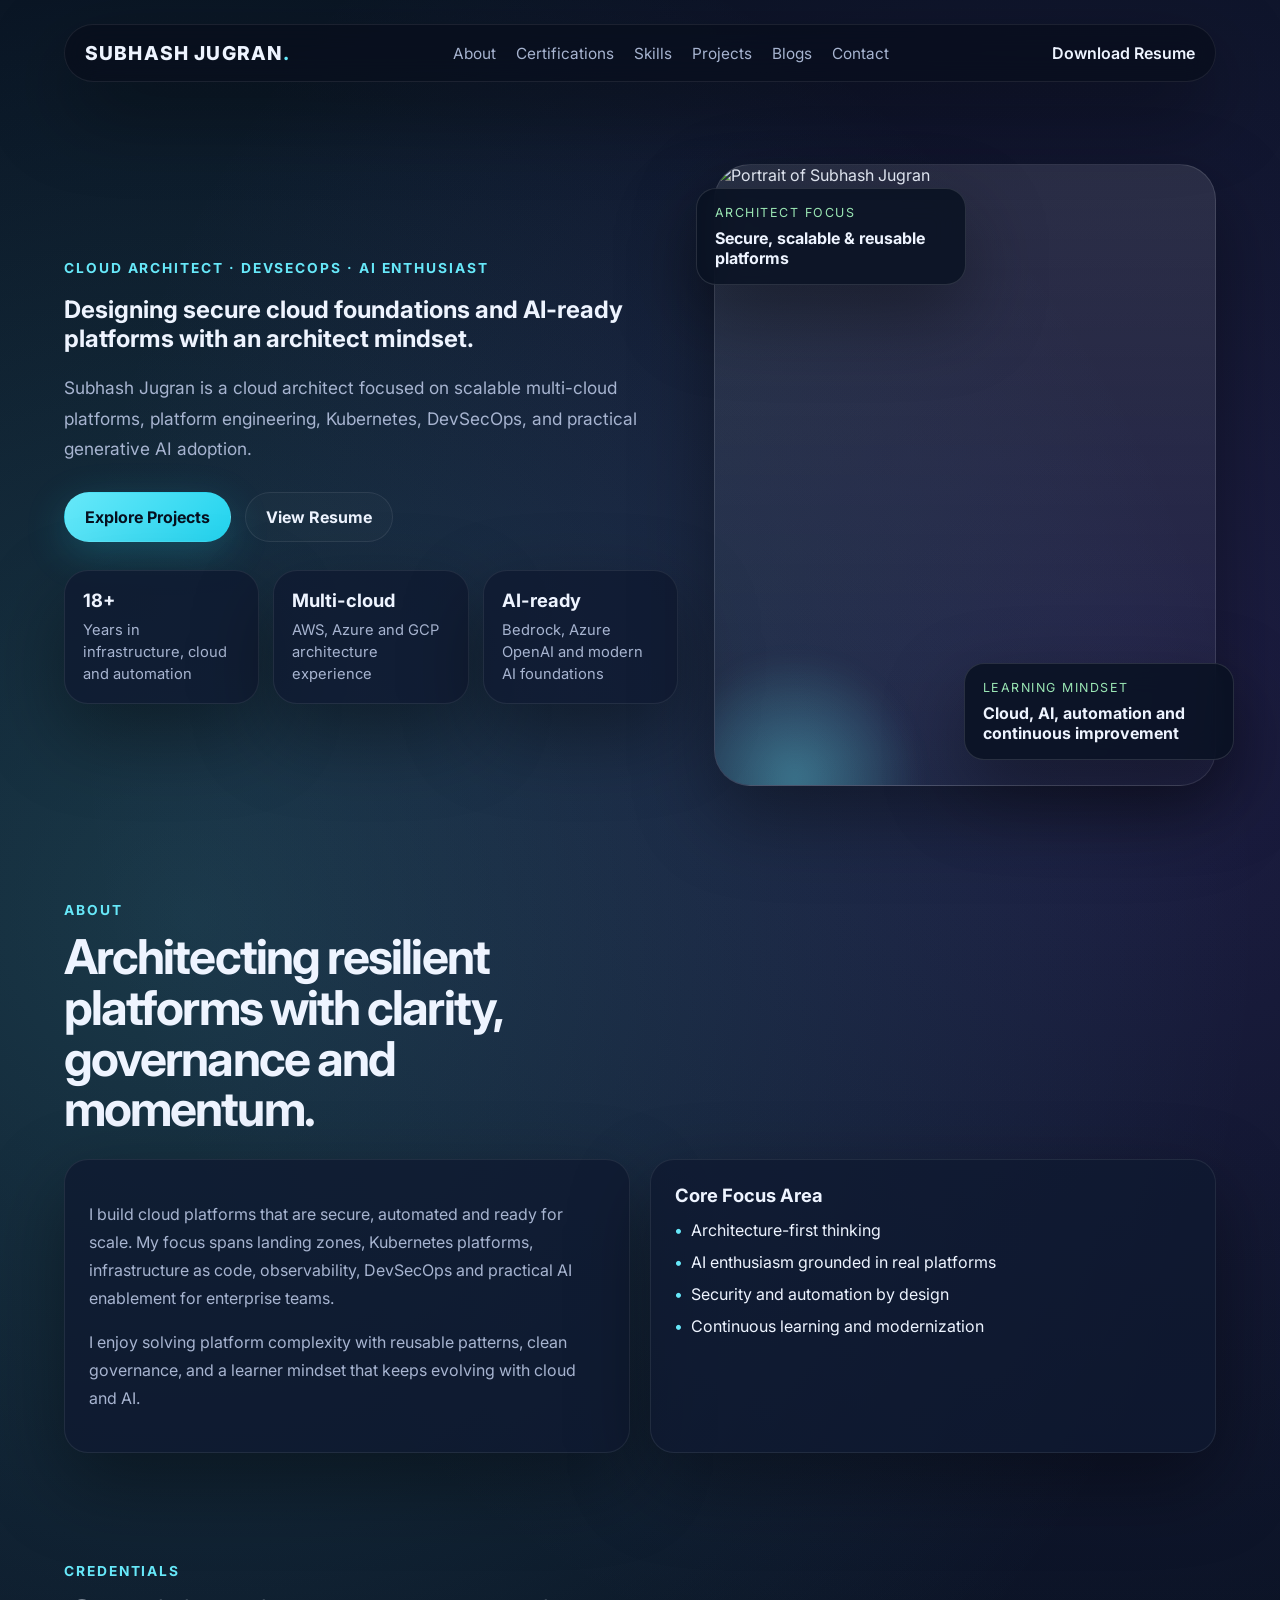
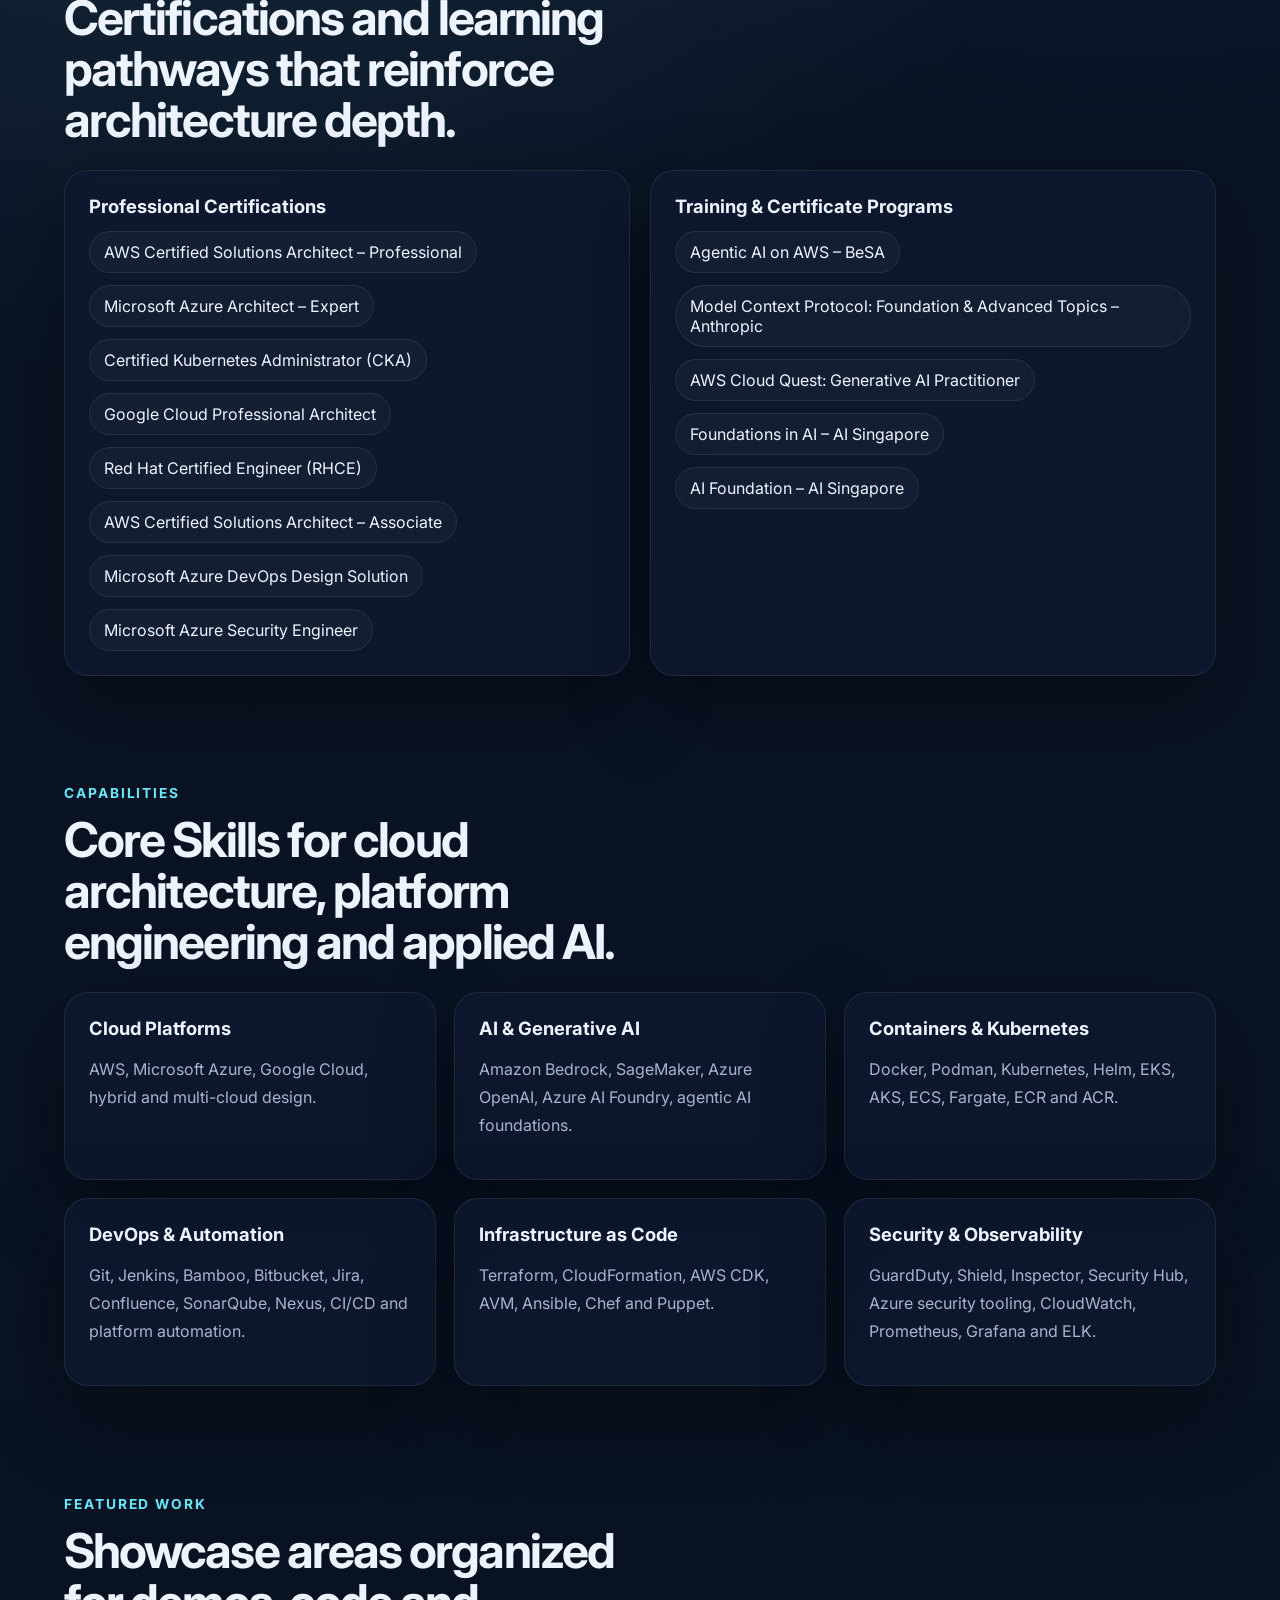
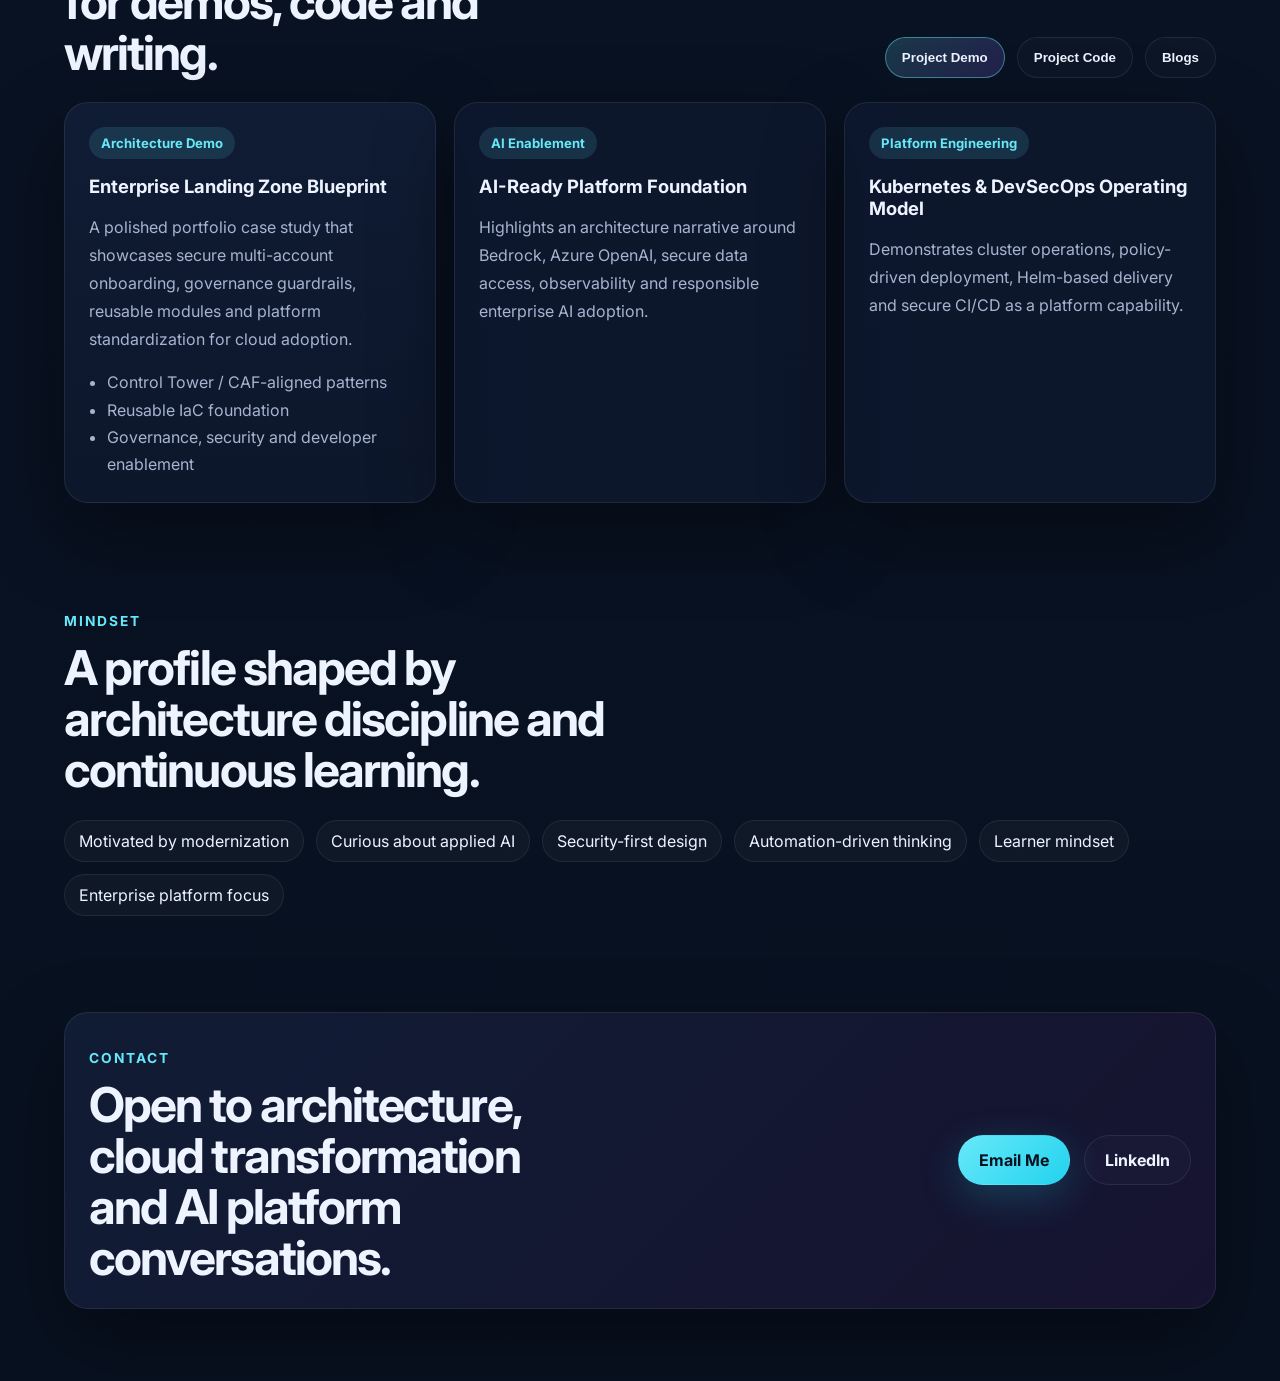
==== index.html @ e0fdaf5d "initial upload" ====
<!DOCTYPE html>
<html lang="en">
<head>
  <meta charset="UTF-8" />
  <meta name="viewport" content="width=device-width, initial-scale=1.0" />
  <title>Subhash Jugran | Cloud Architect & AI Enthusiast</title>
  <meta name="description" content="Portfolio of Subhash Jugran — Cloud Architect, DevSecOps leader, Kubernetes practitioner, and AI enthusiast focused on secure cloud platforms and intelligent automation." />
  <link rel="preconnect" href="https://fonts.googleapis.com">
  <link rel="preconnect" href="https://fonts.gstatic.com" crossorigin>
  <link href="https://fonts.googleapis.com/css2?family=Inter:wght@400;500;600;700;800&display=swap" rel="stylesheet">
  <link rel="stylesheet" href="styles.css" />
</head>
<body>
  <div class="site-shell">
    <header class="topbar" id="home">
      <a class="brand" href="#home">SUBHASH JUGRAN<span>.</span></a>
      <nav class="nav">
        <a href="#about">About</a>
        <a href="#certifications">Certifications</a>
        <a href="#capabilities">Skills</a>
        <a href="#projects">Projects</a>
        <a href="#insights">Blogs</a>
        <a href="#contact">Contact</a>
      </nav>
      <a class="resume-link desktop-only" href="Subhash_Jugran.pdf" target="_blank" rel="noreferrer">Download Resume</a>
      <button class="menu-toggle" aria-label="Open navigation" aria-expanded="false">☰</button>
    </header>

    <main>
      <section class="hero section">
        <div class="hero-copy">
          <p class="eyebrow">Cloud Architect · DevSecOps · AI Enthusiast</p>
          <h2>Designing secure cloud foundations and AI-ready platforms with an architect mindset.</h2>
          <p class="lead">Subhash Jugran is a cloud architect focused on scalable multi-cloud platforms, platform engineering, Kubernetes, DevSecOps, and practical generative AI adoption.</p>

          <div class="hero-actions">
            <a class="btn btn-primary" href="#projects">Explore Projects</a>
            <a class="btn btn-secondary" href="Subhash_Jugran_Resume.pdf" target="_blank" rel="noreferrer">View Resume</a>
          </div>

          <div class="hero-metrics">
            <article>
              <strong>18+</strong>
              <span>Years in infrastructure, cloud and automation</span>
            </article>
            <article>
              <strong>Multi-cloud</strong>
              <span>AWS, Azure and GCP architecture experience</span>
            </article>
            <article>
              <strong>AI-ready</strong>
              <span>Bedrock, Azure OpenAI and modern AI foundations</span>
            </article>
          </div>
        </div>

        <div class="hero-visual">
          <div class="portrait-card">
            <div class="portrait-glow"></div>
            <img src="subhash-jugran-profile.png" alt="Portrait of Subhash Jugran" class="portrait" />
          </div>
          <div class="floating-card floating-card-top">
            <span class="floating-label">Architect Focus</span>
            <strong>Secure, scalable & reusable platforms</strong>
          </div>
          <div class="floating-card floating-card-bottom">
            <span class="floating-label">Learning Mindset</span>
            <strong>Cloud, AI, automation and continuous improvement</strong>
          </div>
        </div>
      </section>

      <section class="section" id="about">
        <div class="section-heading">
          <p class="eyebrow">About</p>
          <h2>Architecting resilient platforms with clarity, governance and momentum.</h2>
        </div>
        <div class="about-grid">
          <div class="glass-card">
            <p>
              I build cloud platforms that are secure, automated and ready for scale. My focus spans landing zones, Kubernetes platforms, infrastructure as code, observability, DevSecOps and practical AI enablement for enterprise teams.
            </p>
            <p>
              I enjoy solving platform complexity with reusable patterns, clean governance, and a learner mindset that keeps evolving with cloud and AI.
            </p>
          </div>
          <div class="glass-card values-card">
            <h3>Core Focus Area</h3>
            <ul class="check-list">
              <li>Architecture-first thinking</li>
              <li>AI enthusiasm grounded in real platforms</li>
              <li>Security and automation by design</li>
              <li>Continuous learning and modernization</li>
            </ul>
          </div>
        </div>
      </section>

      <section class="section" id="certifications">
        <div class="section-heading">
          <p class="eyebrow">Credentials</p>
          <h2>Certifications and learning pathways that reinforce architecture depth.</h2>
        </div>
        <div class="cert-layout">
          <div class="glass-card">
            <h3>Professional Certifications</h3>
            <div class="chip-grid">
              <span class="chip">AWS Certified Solutions Architect – Professional</span>
              <span class="chip">Microsoft Azure Architect – Expert</span>
              <span class="chip">Certified Kubernetes Administrator (CKA)</span>
              <span class="chip">Google Cloud Professional Architect</span>
              <span class="chip">Red Hat Certified Engineer (RHCE)</span>
              <span class="chip">AWS Certified Solutions Architect – Associate</span>
              <span class="chip">Microsoft Azure DevOps Design Solution</span>
              <span class="chip">Microsoft Azure Security Engineer</span>
            </div>
          </div>
          <div class="glass-card">
            <h3>Training & Certificate Programs</h3>
            <div class="chip-grid">
              <span class="chip">Agentic AI on AWS – BeSA</span>
              <span class="chip">Model Context Protocol: Foundation & Advanced Topics – Anthropic</span>
              <span class="chip">AWS Cloud Quest: Generative AI Practitioner</span>
              <span class="chip">Foundations in AI – AI Singapore</span>
              <span class="chip">AI Foundation – AI Singapore</span>
            </div>
          </div>
        </div>
      </section>

      <section class="section" id="capabilities">
        <div class="section-heading">
          <p class="eyebrow">Capabilities</p>
          <h2>Core Skills for cloud architecture, platform engineering and applied AI.</h2>
        </div>
        <div class="capability-grid">
          <article class="capability-card">
            <h3>Cloud Platforms</h3>
            <p>AWS, Microsoft Azure, Google Cloud, hybrid and multi-cloud design.</p>
          </article>
          <article class="capability-card">
            <h3>AI & Generative AI</h3>
            <p>Amazon Bedrock, SageMaker, Azure OpenAI, Azure AI Foundry, agentic AI foundations.</p>
          </article>
          <article class="capability-card">
            <h3>Containers & Kubernetes</h3>
            <p>Docker, Podman, Kubernetes, Helm, EKS, AKS, ECS, Fargate, ECR and ACR.</p>
          </article>
          <article class="capability-card">
            <h3>DevOps & Automation</h3>
            <p>Git, Jenkins, Bamboo, Bitbucket, Jira, Confluence, SonarQube, Nexus, CI/CD and platform automation.</p>
          </article>
          <article class="capability-card">
            <h3>Infrastructure as Code</h3>
            <p>Terraform, CloudFormation, AWS CDK, AVM, Ansible, Chef and Puppet.</p>
          </article>
          <article class="capability-card">
            <h3>Security & Observability</h3>
            <p>GuardDuty, Shield, Inspector, Security Hub, Azure security tooling, CloudWatch, Prometheus, Grafana and ELK.</p>
          </article>
        </div>
      </section>

      <section class="section" id="projects">
        <div class="section-heading with-tabs">
          <div>
            <p class="eyebrow">Featured Work</p>
            <h2>Showcase areas organized for demos, code and writing.</h2>
          </div>
          <div class="tabs" role="tablist" aria-label="Portfolio tabs">
            <button class="tab-button active" role="tab" aria-selected="true" aria-controls="panel-demo" id="tab-demo" data-tab="demo">Project Demo</button>
            <button class="tab-button" role="tab" aria-selected="false" aria-controls="panel-code" id="tab-code" data-tab="code">Project Code</button>
            <button class="tab-button" role="tab" aria-selected="false" aria-controls="panel-blogs" id="tab-blogs" data-tab="blogs">Blogs</button>
          </div>
        </div>

        <div class="tab-panel active" id="panel-demo" role="tabpanel" aria-labelledby="tab-demo">
          <div class="project-grid">
            <article class="project-card featured">
              <span class="project-tag">Architecture Demo</span>
              <h3>Enterprise Landing Zone Blueprint</h3>
              <p>A polished portfolio case study that showcases secure multi-account onboarding, governance guardrails, reusable modules and platform standardization for cloud adoption.</p>
              <ul>
                <li>Control Tower / CAF-aligned patterns</li>
                <li>Reusable IaC foundation</li>
                <li>Governance, security and developer enablement</li>
              </ul>
            </article>
            <article class="project-card">
              <span class="project-tag">AI Enablement</span>
              <h3>AI-Ready Platform Foundation</h3>
              <p>Highlights an architecture narrative around Bedrock, Azure OpenAI, secure data access, observability and responsible enterprise AI adoption.</p>
            </article>
            <article class="project-card">
              <span class="project-tag">Platform Engineering</span>
              <h3>Kubernetes & DevSecOps Operating Model</h3>
              <p>Demonstrates cluster operations, policy-driven deployment, Helm-based delivery and secure CI/CD as a platform capability.</p>
            </article>
          </div>
        </div>

        <div class="tab-panel" id="panel-code" role="tabpanel" aria-labelledby="tab-code">
          <div class="project-grid">
            <article class="project-card">
              <span class="project-tag">IaC</span>
              <h3>Terraform Module Showcase</h3>
              <p>Use this block to link Terraform modules, reusable cloud patterns or architecture repositories once you publish them.</p>
              <a class="inline-link" href="#">Add GitHub repository link</a>
            </article>
            <article class="project-card">
              <span class="project-tag">Automation</span>
              <h3>Cloud Automation Scripts</h3>
              <p>Ideal for Python, shell or CDK-based automation work that demonstrates platform engineering depth.</p>
              <a class="inline-link" href="#">Add code sample link</a>
            </article>
            <article class="project-card">
              <span class="project-tag">Kubernetes</span>
              <h3>Cluster Operations Toolkit</h3>
              <p>Reserve this for Helm charts, cluster bootstrap utilities, policy templates or deployment blueprints.</p>
              <a class="inline-link" href="#">Add repository link</a>
            </article>
          </div>
        </div>

        <div class="tab-panel" id="panel-blogs" role="tabpanel" aria-labelledby="tab-blogs">
          <div class="project-grid">
            <article class="project-card">
              <span class="project-tag">Blog Idea</span>
              <h3>Building AI-ready cloud foundations</h3>
              <p>A blog topic focused on governance, vector-ready data access, observability and enterprise readiness for GenAI.</p>
            </article>
            <article class="project-card">
               <a href="https://medium.com/@subhashjugran/how-to-host-a-private-https-static-website-on-aws-with-s3-alb-and-s3-vpc-endpoint-92fd46e4027f" 
                  target="_blank" 
                  rel="noopener noreferrer">
     
                  <span class="project-tag">Blog Idea</span>
                  <h3>Hosting a Private HTTPS (Secure) Static Website on AWS with S3</h3>
                  <p>Learn how practical solution for serving internal static sites over HTTPS without exposing your S3 bucket to the public internet.</p>
                  <p>Click to read the full article</p>
              </a>
            </article>
            <article class="project-card">
              <span class="project-tag">Blog Idea</span>
              <h3>Platform engineering for secure delivery</h3>
              <p>A post about reusable modules, guardrails, CI/CD quality gates and reducing delivery friction at scale.</p>
            </article>
            <article class="project-card">
              <span class="project-tag">Blog Idea</span>
              <h3>Kubernetes operations with an architect lens</h3>
              <p>A practical write-up around cluster standards, networking, observability and lifecycle management.</p>
            </article>
          </div>
        </div>
      </section>

      <section class="section" id="insights">
        <div class="section-heading">
          <p class="eyebrow">Mindset</p>
          <h2>A profile shaped by architecture discipline and continuous learning.</h2>
        </div>
        <div class="insight-strip">
          <div class="insight-pill">Motivated by modernization</div>
          <div class="insight-pill">Curious about applied AI</div>
          <div class="insight-pill">Security-first design</div>
          <div class="insight-pill">Automation-driven thinking</div>
          <div class="insight-pill">Learner mindset</div>
          <div class="insight-pill">Enterprise platform focus</div>
        </div>
      </section>

      <section class="section contact-section" id="contact">
        <div class="contact-card">
          <div>
            <p class="eyebrow">Contact</p>
            <h2>Open to architecture, cloud transformation and AI platform conversations.</h2>
          </div>
          <div class="contact-actions">
            <a class="btn btn-primary" href="mailto:subhashjugran@gmail.com">Email Me</a>
            <a class="btn btn-secondary" href="https://www.linkedin.com/in/subhashjugran/" target="_blank" rel="noreferrer">LinkedIn</a>
          </div>
        </div>
      </section>
    </main>
  </div>
  <script src="script.js"></script>
</body>
</html>
---- styles.css ----
:root {
  --bg: #081120;
  --bg-soft: #0d1830;
  --card: rgba(15, 25, 48, 0.78);
  --card-strong: #111d36;
  --text: #eef4ff;
  --muted: #a7b4d0;
  --line: rgba(255,255,255,0.08);
  --primary: #67e8f9;
  --primary-strong: #22d3ee;
  --secondary: #8b5cf6;
  --accent: #9ae6b4;
  --shadow: 0 30px 80px rgba(0,0,0,0.38);
  --radius: 24px;
  --max: 1200px;
}

* { box-sizing: border-box; }
html { scroll-behavior: smooth; }
body {
  margin: 0;
  font-family: 'Inter', system-ui, -apple-system, BlinkMacSystemFont, 'Segoe UI', sans-serif;
  background:
    radial-gradient(circle at 15% 20%, rgba(103, 232, 249, 0.18), transparent 28%),
    radial-gradient(circle at 88% 15%, rgba(139, 92, 246, 0.16), transparent 26%),
    linear-gradient(180deg, #081120 0%, #0a1324 45%, #081120 100%);
  color: var(--text);
}

a { color: inherit; text-decoration: none; }
img { max-width: 100%; display: block; }

.site-shell {
  width: min(100%, var(--max));
  margin: 0 auto;
  padding: 24px;
}

.topbar {
  position: sticky;
  top: 16px;
  z-index: 50;
  display: flex;
  align-items: center;
  gap: 18px;
  justify-content: space-between;
  padding: 16px 20px;
  margin-bottom: 28px;
  border: 1px solid var(--line);
  background: rgba(7, 13, 27, 0.72);
  backdrop-filter: blur(16px);
  border-radius: 999px;
  box-shadow: var(--shadow);
}

.brand {
  font-weight: 800;
  font-size: 1.2rem;
  letter-spacing: 0.06em;
}
.brand span { color: var(--primary); }

.nav {
  display: flex;
  gap: 20px;
  align-items: center;
  color: var(--muted);
  font-size: 0.96rem;
}
.nav a:hover,
.resume-link:hover,
.inline-link:hover { color: var(--primary); }

.resume-link {
  color: var(--text);
  font-weight: 600;
}

.menu-toggle {
  display: none;
  background: transparent;
  color: var(--text);
  border: 0;
  font-size: 1.35rem;
  cursor: pointer;
}

.section {
  padding: 48px 0;
}

.hero {
  display: grid;
  grid-template-columns: 1.1fr 0.9fr;
  gap: 36px;
  align-items: center;
  min-height: calc(100vh - 170px);
}

.eyebrow {
  color: var(--primary);
  font-size: 0.86rem;
  font-weight: 700;
  letter-spacing: 0.14em;
  text-transform: uppercase;
  margin-bottom: 14px;
}

.hero h1,
.section-heading h2,
.contact-card h2 {
  margin: 0;
  line-height: 1.06;
  letter-spacing: -0.04em;
}

.hero h1 {
  font-size: clamp(2.8rem, 5.8vw, 5.4rem);
  max-width: 12ch;
}

.lead,
.about-grid p,
.capability-card p,
.project-card p,
.contact-copy {
  color: var(--muted);
  line-height: 1.75;
  font-size: 1rem;
}

.lead {
  max-width: 64ch;
  margin: 18px 0 28px;
  font-size: 1.08rem;
}

.hero-actions,
.contact-actions {
  display: flex;
  gap: 14px;
  flex-wrap: wrap;
}

.btn {
  display: inline-flex;
  align-items: center;
  justify-content: center;
  padding: 14px 20px;
  border-radius: 999px;
  font-weight: 700;
  transition: transform .2s ease, border-color .2s ease, background .2s ease;
  border: 1px solid transparent;
}

.btn:hover,
.tab-button:hover,
.project-card:hover,
.capability-card:hover,
.chip:hover,
.insight-pill:hover {
  transform: translateY(-3px);
}

.btn-primary {
  background: linear-gradient(135deg, var(--primary), var(--primary-strong));
  color: #061120;
  box-shadow: 0 12px 40px rgba(34, 211, 238, 0.22);
}

.btn-secondary {
  border-color: var(--line);
  background: rgba(255,255,255,0.02);
}

.hero-metrics {
  display: grid;
  grid-template-columns: repeat(3, minmax(0, 1fr));
  gap: 14px;
  margin-top: 28px;
}

.hero-metrics article,
.glass-card,
.capability-card,
.project-card,
.contact-card {
  border: 1px solid var(--line);
  background: var(--card);
  border-radius: var(--radius);
  box-shadow: var(--shadow);
}

.hero-metrics article {
  padding: 18px;
}

.hero-metrics strong {
  display: block;
  font-size: 1.15rem;
  margin-bottom: 8px;
}

.hero-metrics span {
  color: var(--muted);
  line-height: 1.5;
  font-size: 0.92rem;
}

.hero-visual {
  position: relative;
  min-height: 620px;
}

.portrait-card {
  position: relative;
  border-radius: 36px;
  overflow: hidden;
  border: 1px solid rgba(255,255,255,0.12);
  background: linear-gradient(180deg, rgba(255,255,255,0.1), rgba(255,255,255,0.02));
  box-shadow: var(--shadow);
}

.portrait {
  width: 100%;
  height: 620px;
  object-fit: cover;
  object-position: center top;
}

.portrait-glow {
  position: absolute;
  inset: auto auto -20% -10%;
  width: 260px;
  height: 260px;
  background: radial-gradient(circle, rgba(103,232,249,0.38), transparent 68%);
  filter: blur(10px);
  z-index: 1;
}

.floating-card {
  position: absolute;
  max-width: 270px;
  padding: 16px 18px;
  border-radius: 20px;
  border: 1px solid rgba(255,255,255,0.12);
  background: rgba(8, 17, 32, 0.82);
  backdrop-filter: blur(14px);
  box-shadow: var(--shadow);
}

.floating-card-top { top: 24px; left: -18px; }
.floating-card-bottom { right: -18px; bottom: 26px; }

.floating-label {
  display: block;
  color: var(--accent);
  font-size: 0.78rem;
  letter-spacing: 0.12em;
  text-transform: uppercase;
  margin-bottom: 8px;
}

.section-heading {
  margin-bottom: 24px;
}

.section-heading h2,
.contact-card h2 {
  font-size: clamp(2rem, 4vw, 3rem);
  max-width: 18ch;
}

.about-grid,
.cert-layout {
  display: grid;
  grid-template-columns: repeat(2, minmax(0, 1fr));
  gap: 20px;
}

.glass-card,
.capability-card,
.project-card,
.contact-card {
  padding: 24px;
}

.values-card h3,
.glass-card h3,
.capability-card h3,
.project-card h3 {
  margin-top: 0;
  margin-bottom: 14px;
  font-size: 1.15rem;
}

.check-list {
  list-style: none;
  padding: 0;
  margin: 0;
  display: grid;
  gap: 12px;
}
.check-list li::before {
  content: '•';
  color: var(--primary);
  font-weight: 800;
  display: inline-block;
  width: 1em;
}

.chip-grid {
  display: flex;
  flex-wrap: wrap;
  gap: 12px;
}

.chip,
.insight-pill {
  display: inline-flex;
  align-items: center;
  min-height: 42px;
  padding: 10px 14px;
  border-radius: 999px;
  border: 1px solid var(--line);
  background: rgba(255,255,255,0.03);
  color: var(--text);
  transition: transform .2s ease, border-color .2s ease;
}

.capability-grid,
.project-grid {
  display: grid;
  grid-template-columns: repeat(3, minmax(0, 1fr));
  gap: 18px;
}

.capability-card,
.project-card {
  transition: transform .2s ease, border-color .2s ease, background .2s ease;
}

.capability-card:hover,
.project-card:hover,
.chip:hover,
.insight-pill:hover,
.tab-button:hover {
  border-color: rgba(103, 232, 249, 0.5);
}

.with-tabs {
  display: flex;
  align-items: end;
  justify-content: space-between;
  gap: 18px;
}

.tabs {
  display: flex;
  gap: 12px;
  flex-wrap: wrap;
}

.tab-button {
  border: 1px solid var(--line);
  background: rgba(255,255,255,0.02);
  color: var(--text);
  padding: 12px 16px;
  border-radius: 999px;
  font-weight: 700;
  cursor: pointer;
  transition: transform .2s ease, border-color .2s ease, background .2s ease;
}

.tab-button.active {
  background: linear-gradient(135deg, rgba(103,232,249,0.18), rgba(139,92,246,0.2));
  border-color: rgba(103,232,249,0.45);
}

.tab-panel { display: none; }
.tab-panel.active { display: block; }

.project-tag {
  display: inline-flex;
  padding: 8px 12px;
  border-radius: 999px;
  background: rgba(103,232,249,0.12);
  color: var(--primary);
  font-size: 0.82rem;
  font-weight: 700;
  margin-bottom: 16px;
}

.project-card ul {
  margin: 14px 0 0;
  padding-left: 18px;
  color: var(--muted);
  line-height: 1.7;
}

.project-card.featured {
  background: linear-gradient(180deg, rgba(17,29,54,0.94), rgba(14,24,45,0.88));
}

.inline-link {
  color: var(--primary);
  font-weight: 700;
}

.insight-strip {
  display: flex;
  flex-wrap: wrap;
  gap: 12px;
}

.contact-card {
  display: flex;
  justify-content: space-between;
  gap: 24px;
  align-items: center;
  background: linear-gradient(135deg, rgba(17, 29, 54, 0.95), rgba(25, 20, 50, 0.9));
}

.contact-card h2 { max-width: 16ch; }

.desktop-only { display: inline-flex; }

@media (max-width: 1080px) {
  .hero,
  .about-grid,
  .cert-layout,
  .capability-grid,
  .project-grid,
  .contact-card {
    grid-template-columns: 1fr;
  }

  .hero {
    min-height: auto;
  }

  .hero-visual {
    min-height: auto;
  }

  .portrait {
    height: auto;
    aspect-ratio: 4 / 5;
  }

  .floating-card-top,
  .floating-card-bottom {
    position: static;
    margin-top: 14px;
    max-width: 100%;
  }

  .hero-metrics {
    grid-template-columns: 1fr;
  }

  .with-tabs,
  .contact-card {
    display: grid;
  }
}

@media (max-width: 860px) {
  .nav,
  .desktop-only {
    display: none;
  }

  .menu-toggle {
    display: inline-flex;
  }

  .topbar {
    border-radius: 26px;
    padding: 14px 16px;
  }

  .topbar.open {
    flex-wrap: wrap;
    align-items: flex-start;
  }

  .topbar.open .nav {
    display: grid;
    width: 100%;
    gap: 14px;
    padding-top: 10px;
  }
}

@media (max-width: 640px) {
  .site-shell { padding: 16px; }
  .section { padding: 34px 0; }
  .glass-card,
  .capability-card,
  .project-card,
  .contact-card { padding: 20px; }
  .hero h1 { max-width: 100%; }
  .hero-actions,
  .contact-actions,
  .tabs { width: 100%; }
  .btn,
  .tab-button { width: 100%; }
}
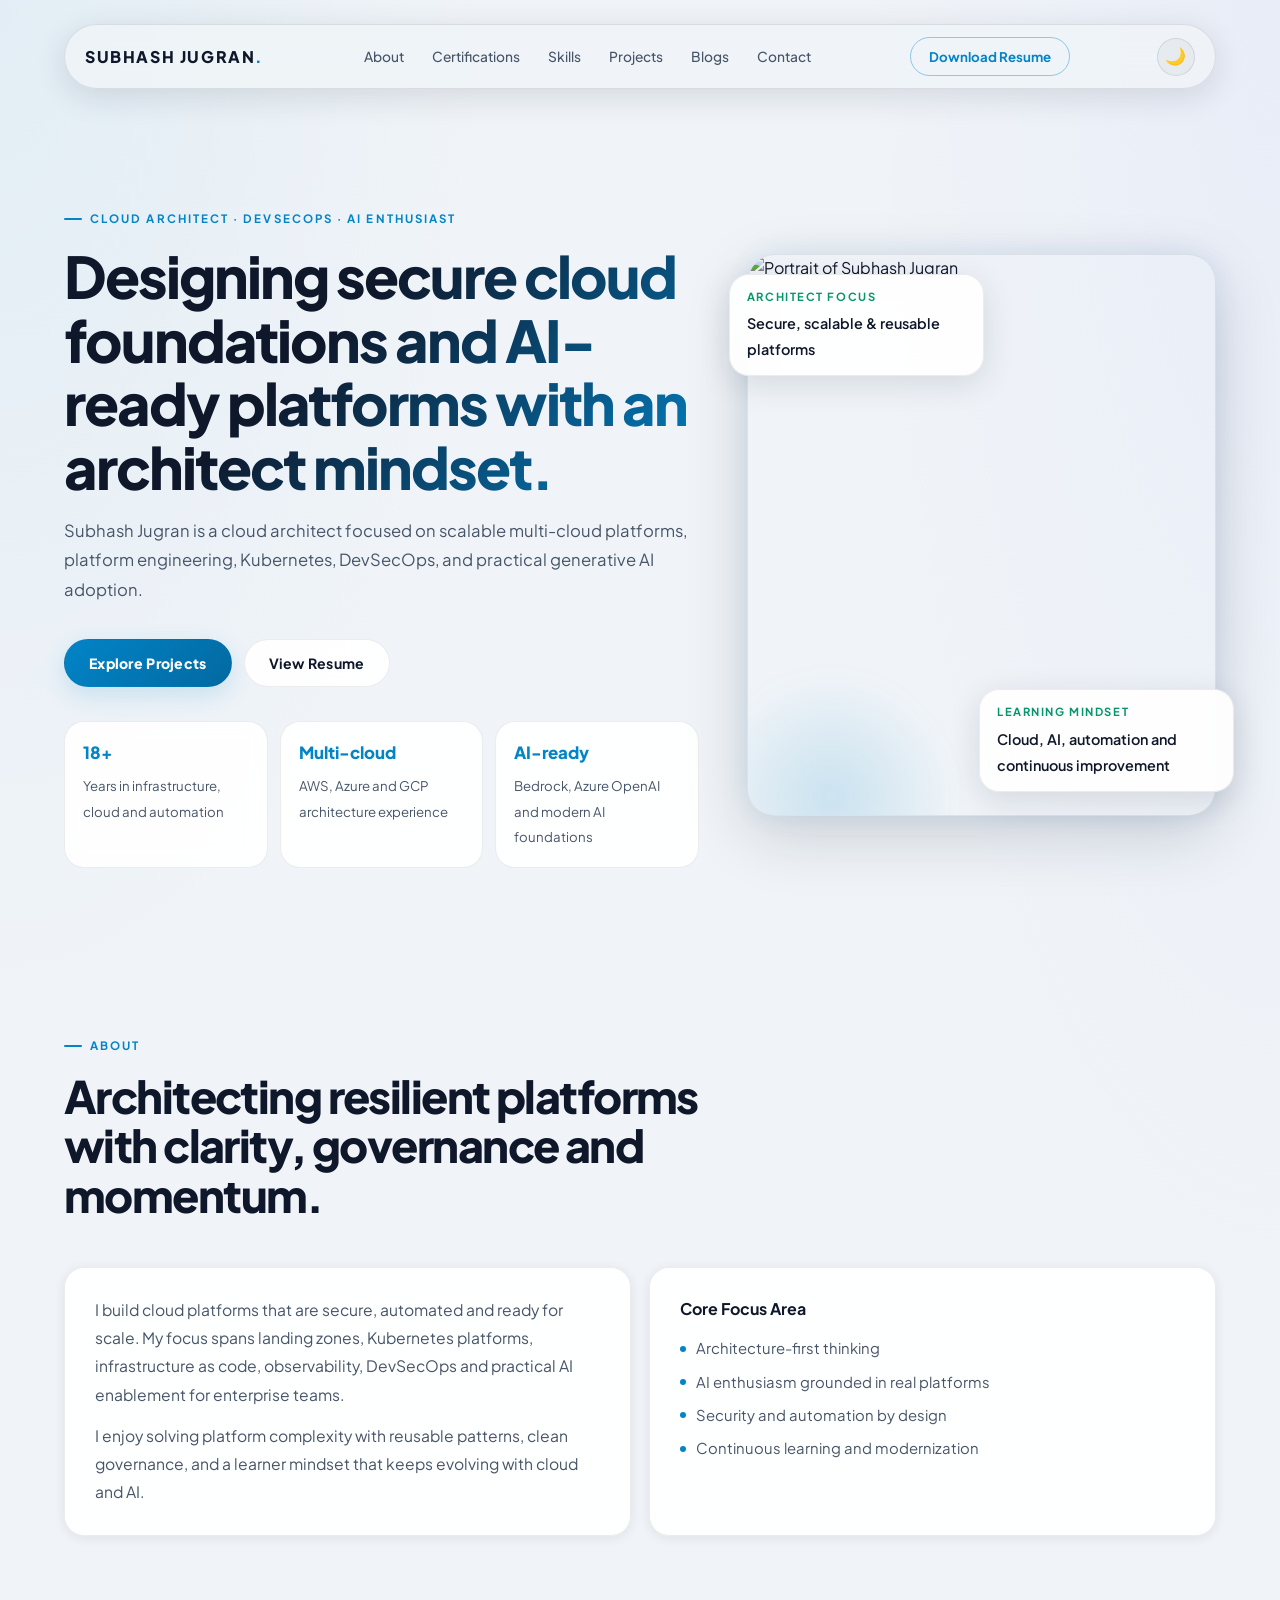
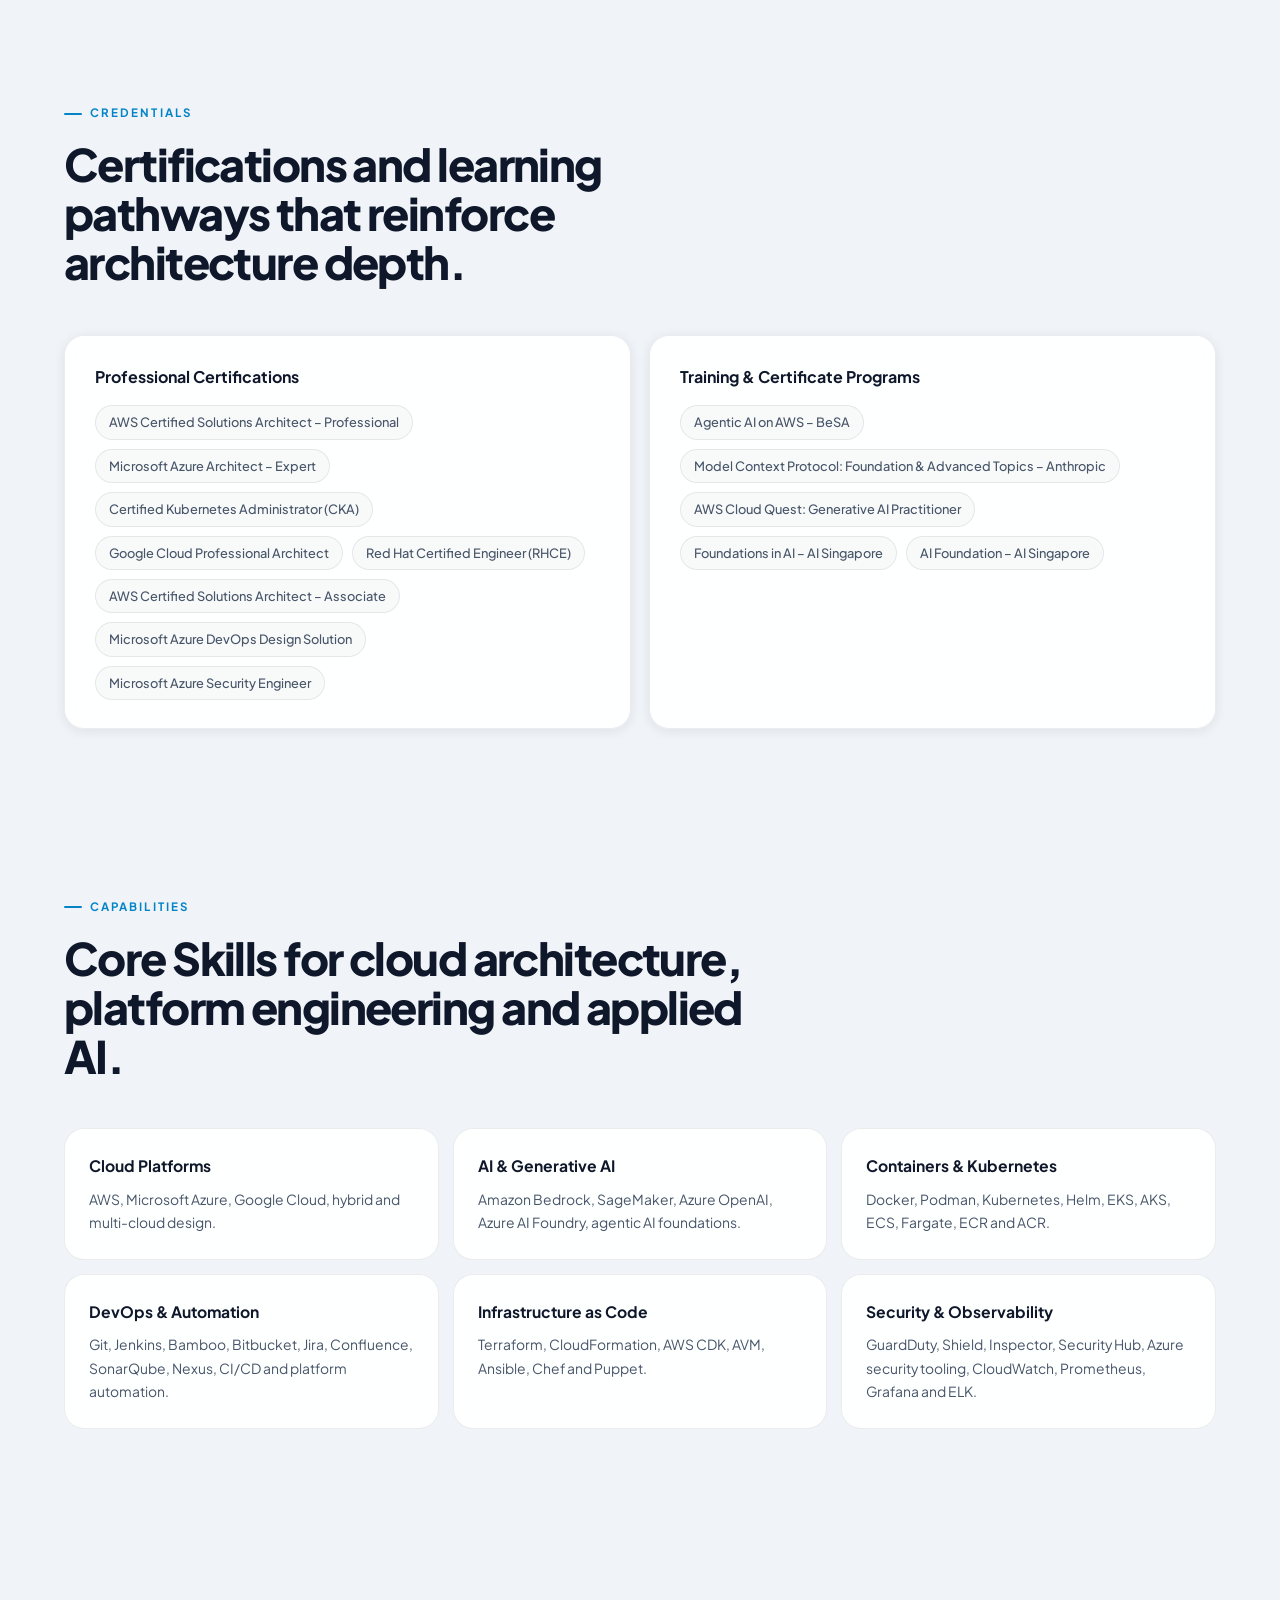
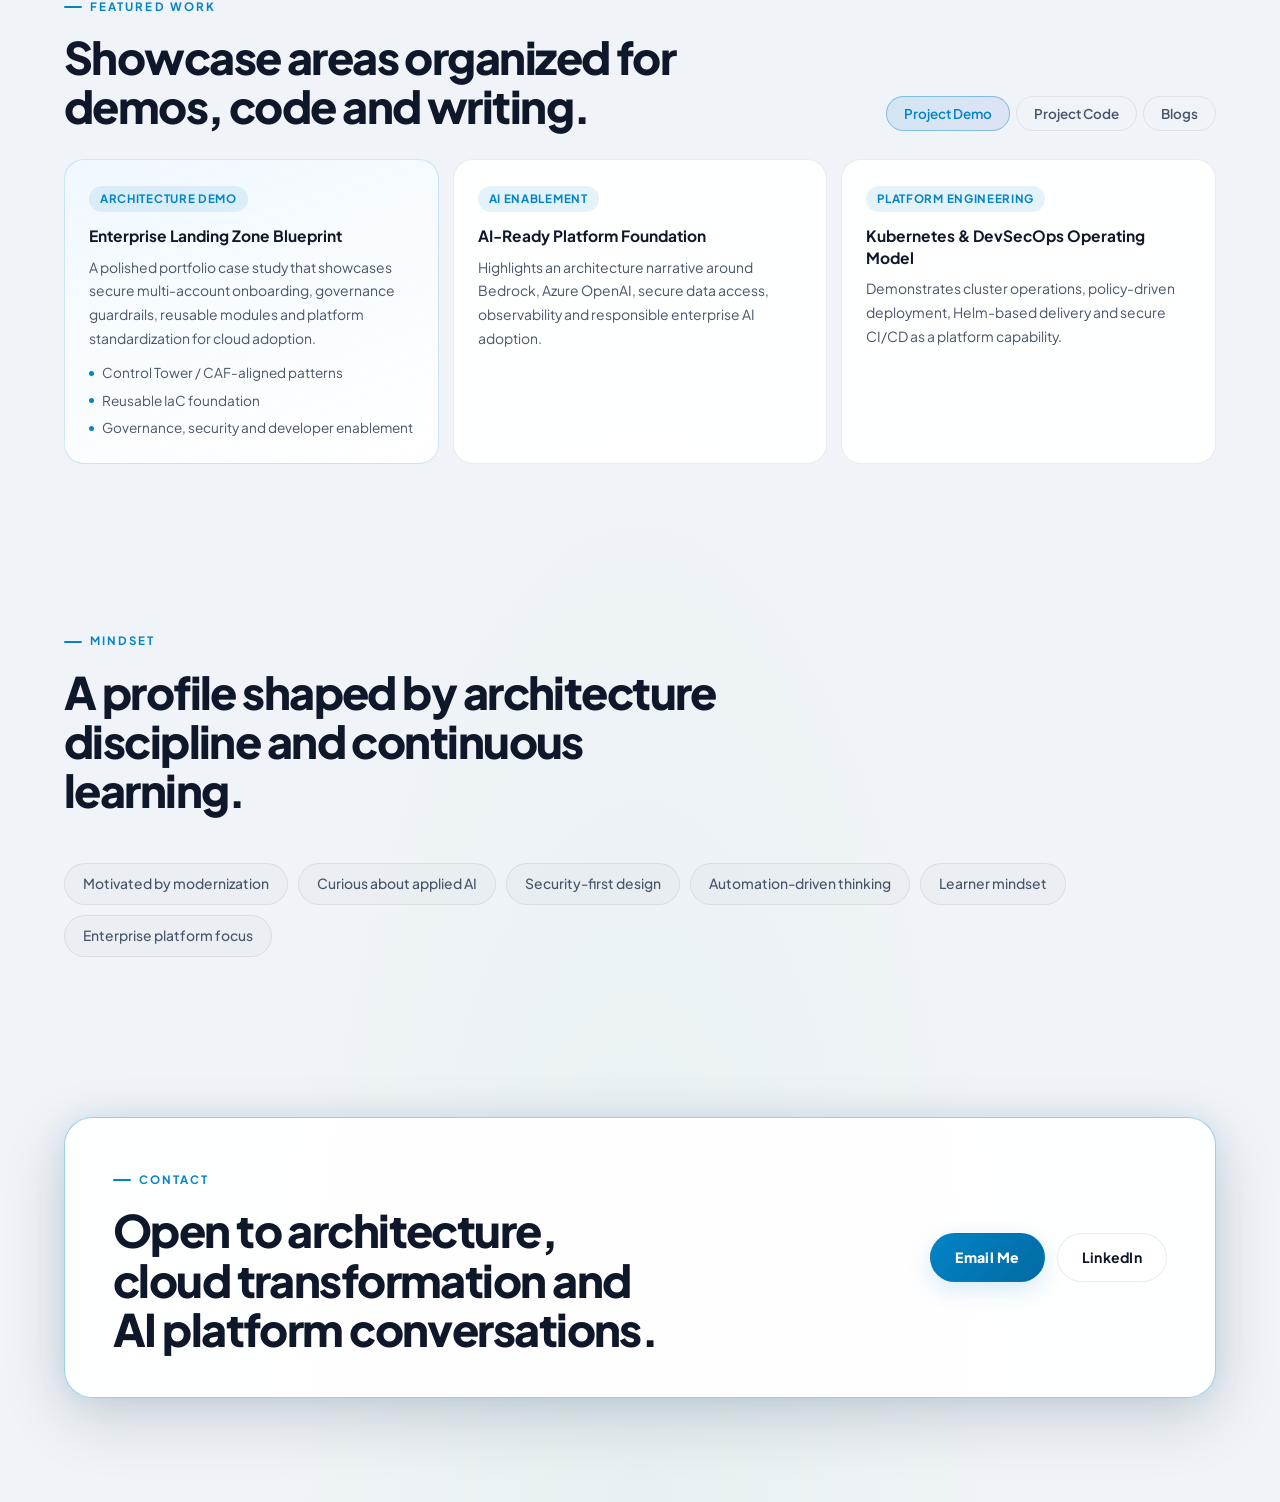
==== commit 9d7f4046: "update with new updates" ====
--- a/index.html
+++ b/index.html
@@ -7,7 +7,7 @@
   <meta name="description" content="Portfolio of Subhash Jugran — Cloud Architect, DevSecOps leader, Kubernetes practitioner, and AI enthusiast focused on secure cloud platforms and intelligent automation." />
   <link rel="preconnect" href="https://fonts.googleapis.com">
   <link rel="preconnect" href="https://fonts.gstatic.com" crossorigin>
-  <link href="https://fonts.googleapis.com/css2?family=Inter:wght@400;500;600;700;800&display=swap" rel="stylesheet">
+  <link href="https://fonts.googleapis.com/css2?family=Plus+Jakarta+Sans:wght@300;400;500;600;700;800&display=swap" rel="stylesheet">
   <link rel="stylesheet" href="styles.css" />
 </head>
 <body>
@@ -18,11 +18,14 @@
         <a href="#about">About</a>
         <a href="#certifications">Certifications</a>
         <a href="#capabilities">Skills</a>
-        <a href="#projects">Projects</a>
-        <a href="#insights">Blogs</a>
+        <a href="#projects" id="nav-projects">Projects</a>
+        <a href="#projects" data-activate-tab="blogs" id="nav-blogs">Blogs</a>
         <a href="#contact">Contact</a>
       </nav>
       <a class="resume-link desktop-only" href="Subhash_Jugran.pdf" target="_blank" rel="noreferrer">Download Resume</a>
+      <button class="theme-toggle" id="theme-toggle" aria-label="Toggle theme" title="Switch theme">
+        <span class="theme-icon">🌙</span>
+      </button>
       <button class="menu-toggle" aria-label="Open navigation" aria-expanded="false">☰</button>
     </header>
 
@@ -34,8 +37,8 @@
           <p class="lead">Subhash Jugran is a cloud architect focused on scalable multi-cloud platforms, platform engineering, Kubernetes, DevSecOps, and practical generative AI adoption.</p>
 
           <div class="hero-actions">
-            <a class="btn btn-primary" href="#projects">Explore Projects</a>
-            <a class="btn btn-secondary" href="Subhash_Jugran_Resume.pdf" target="_blank" rel="noreferrer">View Resume</a>
+            <a class="btn btn-primary" href="#projects" id="btn-explore">Explore Projects</a>
+            <a class="btn btn-secondary" href="Subhash_Jugran.pdf" target="_blank" rel="noreferrer">View Resume</a>
           </div>
 
           <div class="hero-metrics">
@@ -223,33 +226,217 @@
         </div>
 
         <div class="tab-panel" id="panel-blogs" role="tabpanel" aria-labelledby="tab-blogs">
-          <div class="project-grid">
-            <article class="project-card">
-              <span class="project-tag">Blog Idea</span>
-              <h3>Building AI-ready cloud foundations</h3>
-              <p>A blog topic focused on governance, vector-ready data access, observability and enterprise readiness for GenAI.</p>
-            </article>
-            <article class="project-card">
-               <a href="https://medium.com/@subhashjugran/how-to-host-a-private-https-static-website-on-aws-with-s3-alb-and-s3-vpc-endpoint-92fd46e4027f" 
-                  target="_blank" 
-                  rel="noopener noreferrer">
-     
-                  <span class="project-tag">Blog Idea</span>
-                  <h3>Hosting a Private HTTPS (Secure) Static Website on AWS with S3</h3>
-                  <p>Learn how practical solution for serving internal static sites over HTTPS without exposing your S3 bucket to the public internet.</p>
-                  <p>Click to read the full article</p>
-              </a>
-            </article>
-            <article class="project-card">
-              <span class="project-tag">Blog Idea</span>
-              <h3>Platform engineering for secure delivery</h3>
-              <p>A post about reusable modules, guardrails, CI/CD quality gates and reducing delivery friction at scale.</p>
-            </article>
-            <article class="project-card">
-              <span class="project-tag">Blog Idea</span>
-              <h3>Kubernetes operations with an architect lens</h3>
-              <p>A practical write-up around cluster standards, networking, observability and lifecycle management.</p>
-            </article>
+
+          <div class="blog-controls">
+            <div class="blog-filter-bar" role="group" aria-label="Filter blogs by category">
+              <button class="blog-filter-btn active" data-filter="all" id="filter-all">All <span class="count-badge" id="count-all"></span></button>
+              <button class="blog-filter-btn" data-filter="agentic-ai" id="filter-agentic-ai">🤖 Agentic AI</button>
+              <button class="blog-filter-btn" data-filter="generative-ai" id="filter-generative-ai">🎨 Generative AI</button>
+              <button class="blog-filter-btn" data-filter="ml" id="filter-ml">🧠 ML &amp; Deep Learning</button>
+              <button class="blog-filter-btn" data-filter="cloud" id="filter-cloud">☁️ Cloud</button>
+              <button class="blog-filter-btn" data-filter="perspectives" id="filter-perspectives">💡 Perspectives</button>
+            </div>
+            <div class="blog-select-wrap">
+              <select class="blog-select" id="blog-category-select" aria-label="Select blog category">
+                <option value="all">All Categories</option>
+                <option value="agentic-ai">🤖 Agentic AI</option>
+                <option value="generative-ai">🎨 Generative AI</option>
+                <option value="ml">🧠 ML &amp; Deep Learning</option>
+                <option value="cloud">☁️ Cloud</option>
+                <option value="perspectives">💡 Perspectives</option>
+              </select>
+            </div>
+          </div>
+
+          <div class="blog-grid" id="blog-grid">
+
+            <!-- ── Agentic AI ─────────────────────────── -->
+            <article class="blog-card" data-category="agentic-ai">
+              <a href="https://medium.com/generative-ai/building-the-same-rag-assistant-3-ways-langchain-vs-langgraph-vs-strands-agents-298743d6b4d4" target="_blank" rel="noopener noreferrer">
+                <div class="blog-card-inner">
+                  <div class="blog-meta">
+                    <span class="blog-tag agentic-tag">🤖 Agentic AI</span>
+                    <span class="blog-date">2026</span>
+                  </div>
+                  <h3>Building the Same RAG Assistant 3 Ways: LangChain vs LangGraph vs Strands Agents</h3>
+                  <p>A hands-on comparison of three leading frameworks for building RAG assistants — revealing trade-offs in control, complexity, and production readiness.</p>
+                  <span class="read-more">Read on Medium →</span>
+                </div>
+              </a>
+            </article>
+
+            <article class="blog-card" data-category="agentic-ai">
+              <a href="https://medium.com/@subhashjugran/designing-a-local-first-multi-agent-system-with-ollama-and-fastapi-dda5455c271b" target="_blank" rel="noopener noreferrer">
+                <div class="blog-card-inner">
+                  <div class="blog-meta">
+                    <span class="blog-tag agentic-tag">🤖 Agentic AI</span>
+                    <span class="blog-date">2026</span>
+                  </div>
+                  <h3>Designing a Local-First Multi-Agent System with Ollama and FastAPI</h3>
+                  <p>How to build a fully local, privacy-preserving multi-agent system using Ollama for LLM inference and FastAPI for orchestration — no cloud required.</p>
+                  <span class="read-more">Read on Medium →</span>
+                </div>
+              </a>
+            </article>
+
+            <article class="blog-card" data-category="agentic-ai">
+              <a href="https://medium.com/@subhashjugran/ai-tokenomics-the-architects-guide-to-tokens-context-and-cost-401dd565f2f6" target="_blank" rel="noopener noreferrer">
+                <div class="blog-card-inner">
+                  <div class="blog-meta">
+                    <span class="blog-tag agentic-tag">🤖 Agentic AI</span>
+                    <span class="blog-date">Aug 9, 2026</span>
+                  </div>
+                  <h3>AI Tokenomics: The Architect's Guide to Tokens, Context and Cost</h3>
+                  <p>Why understanding tokens is becoming as important as CPU, memory and network when designing enterprise AI systems at scale.</p>
+                  <span class="read-more">Read on Medium →</span>
+                </div>
+              </a>
+            </article>
+
+            <article class="blog-card" data-category="agentic-ai">
+              <a href="https://medium.com/@subhashjugran/from-alert-storm-to-root-cause-d76657711b5c" target="_blank" rel="noopener noreferrer">
+                <div class="blog-card-inner">
+                  <div class="blog-meta">
+                    <span class="blog-tag agentic-tag">🤖 Agentic AI</span>
+                    <span class="blog-date">Jul 30, 2026</span>
+                  </div>
+                  <h3>The AI-Powered DevOps Teammate: A Deep Dive into AWS DevOps Agent</h3>
+                  <p>Architecture, incident workflow, enterprise guardrails and the practical path to AI-assisted cloud operations using the new AWS DevOps Agent.</p>
+                  <span class="read-more">Read on Medium →</span>
+                </div>
+              </a>
+            </article>
+
+            <article class="blog-card" data-category="agentic-ai">
+              <a href="https://towardsaws.com/building-production-ai-agents-on-aws-bedrock-agentcore-the-next-generation-multi-agent-system-a529998939bd" target="_blank" rel="noopener noreferrer">
+                <div class="blog-card-inner">
+                  <div class="blog-meta">
+                    <span class="blog-tag agentic-tag">🤖 Agentic AI</span>
+                    <span class="blog-date">Jul 21, 2026</span>
+                  </div>
+                  <h3>Building Production AI Agents on AWS Bedrock AgentCore: Next-Generation Multi-Agent System</h3>
+                  <p>A deep dive into the production-grade platform for building, deploying and operating enterprise AI agents at scale — and why AgentCore replaces Classic.</p>
+                  <span class="read-more">Read on Medium →</span>
+                </div>
+              </a>
+            </article>
+
+            <article class="blog-card" data-category="agentic-ai">
+              <a href="https://towardsaws.com/architecting-a-multi-agent-ai-travel-planner-on-aws-integrating-live-flights-grounded-hotels-rag-2fab54deb1a2" target="_blank" rel="noopener noreferrer">
+                <div class="blog-card-inner">
+                  <div class="blog-meta">
+                    <span class="blog-tag agentic-tag">🤖 Agentic AI</span>
+                    <span class="blog-date">Aug 2, 2026</span>
+                  </div>
+                  <h3>Architecting a Multi-Agent AI Travel Planner on AWS with Live Flights, RAG &amp; Hotels</h3>
+                  <p>Build and deploy a multi-agent AI travel planner integrating Aviationstack, RAG, grounded hotel search and AWS Fargate infrastructure with Terraform.</p>
+                  <span class="read-more">Read on Medium →</span>
+                </div>
+              </a>
+            </article>
+
+            <article class="blog-card" data-category="agentic-ai">
+              <a href="https://medium.com/@subhashjugran/building-a-multi-agent-ai-support-system-on-aws-with-bedrock-agents-and-terraform-b0f7b08aea70" target="_blank" rel="noopener noreferrer">
+                <div class="blog-card-inner">
+                  <div class="blog-meta">
+                    <span class="blog-tag agentic-tag">🤖 Agentic AI</span>
+                    <span class="blog-date">Jul 12, 2026</span>
+                  </div>
+                  <h3>Building a Multi-Agent AI Support System on AWS with Bedrock Agents and Terraform</h3>
+                  <p>A team of specialized AI agents — Supervisor, Order Management and Returns — orchestrated using Amazon Bedrock with full Terraform IaC.</p>
+                  <span class="read-more">Read on Medium →</span>
+                </div>
+              </a>
+            </article>
+
+            <!-- ── Generative AI ──────────────────────── -->
+            <article class="blog-card" data-category="generative-ai">
+              <a href="https://medium.com/@subhashjugran/diffusion-models-how-ai-learns-to-create-images-by-first-destroying-a9ed9242797d" target="_blank" rel="noopener noreferrer">
+                <div class="blog-card-inner">
+                  <div class="blog-meta">
+                    <span class="blog-tag genai-tag">🎨 Generative AI</span>
+                    <span class="blog-date">2026</span>
+                  </div>
+                  <h3>Diffusion Models: How AI Learns to Create Images by First Destroying Them</h3>
+                  <p>A deep dive into the forward and reverse diffusion process — noise schedules, U-Net denoisers, DDPM vs DDIM sampling, and real-world applications beyond art.</p>
+                  <span class="read-more">Read on Medium →</span>
+                </div>
+              </a>
+            </article>
+
+            <article class="blog-card" data-category="generative-ai">
+              <a href="https://generativeai.pub/vaes-and-gans-two-classic-generative-ai-ideas-that-still-feel-like-magic-d2f6dc1237fd" target="_blank" rel="noopener noreferrer">
+                <div class="blog-card-inner">
+                  <div class="blog-meta">
+                    <span class="blog-tag genai-tag">🎨 Generative AI</span>
+                    <span class="blog-date">Jun 7, 2026</span>
+                  </div>
+                  <h3>VAEs and GANs: Two Classic Generative AI Ideas That Still Feel Like Magic</h3>
+                  <p>How hidden maps and creative competition taught machines to generate — and why VAEs and GANs remain essential foundations of modern generative AI.</p>
+                  <span class="read-more">Read on Medium →</span>
+                </div>
+              </a>
+            </article>
+
+            <!-- ── ML & Deep Learning ─────────────────── -->
+            <article class="blog-card" data-category="ml">
+              <a href="https://medium.com/@subhashjugran/teaching-a-transformer-to-read-movie-reviews-a-hands-on-imdb-sentiment-classifier-521083fb0e10" target="_blank" rel="noopener noreferrer">
+                <div class="blog-card-inner">
+                  <div class="blog-meta">
+                    <span class="blog-tag ml-tag">🧠 ML &amp; Deep Learning</span>
+                    <span class="blog-date">May 18, 2026</span>
+                  </div>
+                  <h3>Teaching a Transformer to Read Movie Reviews: A Hands-On IMDB Sentiment Classifier</h3>
+                  <p>Building two Transformer models from scratch in Keras, comparing them fairly, and learning why positional encoding is not just decoration.</p>
+                  <span class="read-more">Read on Medium →</span>
+                </div>
+              </a>
+            </article>
+
+            <!-- ── Cloud ─────────────────────────────── -->
+            <article class="blog-card" data-category="cloud">
+              <a href="https://medium.com/@subhashjugran/aws-landing-zone-the-foundation-you-should-build-before-your-first-production-workload-bf93ce30afc9" target="_blank" rel="noopener noreferrer">
+                <div class="blog-card-inner">
+                  <div class="blog-meta">
+                    <span class="blog-tag cloud-tag">☁️ Cloud</span>
+                    <span class="blog-date">Aug 9, 2026</span>
+                  </div>
+                  <h3>AWS Landing Zone: The Foundation You Should Build Before Your First Production Workload</h3>
+                  <p>Multi-account governance, security guardrails, centralized logging, networking and Terraform — the operating model for enterprise cloud platforms.</p>
+                  <span class="read-more">Read on Medium →</span>
+                </div>
+              </a>
+            </article>
+
+            <article class="blog-card" data-category="cloud">
+              <a href="https://medium.com/@subhashjugran/how-to-host-a-private-https-static-website-on-aws-with-s3-alb-and-s3-vpc-endpoint-92fd46e4027f" target="_blank" rel="noopener noreferrer">
+                <div class="blog-card-inner">
+                  <div class="blog-meta">
+                    <span class="blog-tag cloud-tag">☁️ Cloud</span>
+                    <span class="blog-date">2026</span>
+                  </div>
+                  <h3>How to Host a Private HTTPS Static Website on AWS with S3, ALB and VPC Endpoint</h3>
+                  <p>A practical solution for serving internal static sites over HTTPS without exposing your S3 bucket to the public internet.</p>
+                  <span class="read-more">Read on Medium →</span>
+                </div>
+              </a>
+            </article>
+
+            <!-- ── Perspectives ───────────────────────── -->
+            <article class="blog-card" data-category="perspectives">
+              <a href="https://medium.com/@subhashjugran/from-bubble-tea-to-bookings-how-ai-is-quietly-transforming-small-businesses-in-singapore-bbc2edae82a1" target="_blank" rel="noopener noreferrer">
+                <div class="blog-card-inner">
+                  <div class="blog-meta">
+                    <span class="blog-tag perspectives-tag">💡 Perspectives</span>
+                    <span class="blog-date">2026</span>
+                  </div>
+                  <h3>From Bubble Tea to Bookings: How AI is Quietly Transforming Small Businesses in Singapore</h3>
+                  <p>A ground-level look at how Singapore's SMBs — from F&amp;B to retail to services — are quietly adopting AI tools to improve operations and customer experience.</p>
+                  <span class="read-more">Read on Medium →</span>
+                </div>
+              </a>
+            </article>
+
           </div>
         </div>
       </section>
--- a/styles.css
+++ b/styles.css
@@ -1,80 +1,208 @@
-
+/* ============================================================
+   SUBHASH JUGRAN — Portfolio  |  Light + Dark Theme
+   ============================================================ */
+
+@import url('https://fonts.googleapis.com/css2?family=Plus+Jakarta+Sans:wght@300;400;500;600;700;800&display=swap');
+
+/* ── DARK THEME (default) ──────────────────────────────────── */
 :root {
-  --bg: #081120;
-  --bg-soft: #0d1830;
-  --card: rgba(15, 25, 48, 0.78);
-  --card-strong: #111d36;
-  --text: #eef4ff;
-  --muted: #a7b4d0;
-  --line: rgba(255,255,255,0.08);
-  --primary: #67e8f9;
-  --primary-strong: #22d3ee;
-  --secondary: #8b5cf6;
-  --accent: #9ae6b4;
-  --shadow: 0 30px 80px rgba(0,0,0,0.38);
-  --radius: 24px;
-  --max: 1200px;
-}
-
-* { box-sizing: border-box; }
-html { scroll-behavior: smooth; }
+  --bg:              #060c18;
+  --bg-soft:         #0b1425;
+  --bg-card:         rgba(12,22,44,0.82);
+  --bg-card-hover:   rgba(15,28,54,0.94);
+  --bg-card-solid:   #0d1c38;
+
+  --text:            #e8f0fe;
+  --text-muted:      #8999bb;
+  --text-faint:      #4e5f7a;
+
+  --line:            rgba(255,255,255,0.07);
+  --line-hover:      rgba(56,189,248,0.35);
+
+  --primary:         #38bdf8;
+  --primary-glow:    rgba(56,189,248,0.22);
+  --primary-dark:    #0ea5e9;
+  --secondary:       #818cf8;
+  --accent:          #34d399;
+
+  --nav-bg:          rgba(6,12,24,0.80);
+  --topbar-border:   rgba(255,255,255,0.08);
+
+  --shadow-sm:       0 4px 20px rgba(0,0,0,0.28);
+  --shadow-md:       0 12px 40px rgba(0,0,0,0.40);
+  --shadow-lg:       0 24px 80px rgba(0,0,0,0.50);
+  --shadow-glow:     0 0 40px rgba(56,189,248,0.10);
+
+  --radius:    20px;
+  --radius-lg: 28px;
+  --max:       1200px;
+
+  /* toggle icon */
+  --toggle-icon: '☀️';
+}
+
+/* ── LIGHT THEME ───────────────────────────────────────────── */
+[data-theme="light"] {
+  --bg:              #f0f4f8;
+  --bg-soft:         #e4ecf5;
+  --bg-card:         rgba(255,255,255,0.92);
+  --bg-card-hover:   rgba(255,255,255,1);
+  --bg-card-solid:   #ffffff;
+
+  --text:            #0f172a;
+  --text-muted:      #475569;
+  --text-faint:      #94a3b8;
+
+  --line:            rgba(15,23,42,0.08);
+  --line-hover:      rgba(2,132,199,0.4);
+
+  --primary:         #0284c7;
+  --primary-glow:    rgba(2,132,199,0.16);
+  --primary-dark:    #0369a1;
+  --secondary:       #6366f1;
+  --accent:          #059669;
+
+  --nav-bg:          rgba(240,244,248,0.88);
+  --topbar-border:   rgba(15,23,42,0.10);
+
+  --shadow-sm:       0 2px 12px rgba(15,23,42,0.08);
+  --shadow-md:       0 8px 32px rgba(15,23,42,0.12);
+  --shadow-lg:       0 20px 64px rgba(15,23,42,0.16);
+  --shadow-glow:     0 0 30px rgba(2,132,199,0.10);
+
+  --toggle-icon: '🌙';
+}
+
+/* ── Body background ───────────────────────────────────────── */
+*, *::before, *::after { box-sizing: border-box; margin: 0; padding: 0; }
+
+html {
+  scroll-behavior: smooth;
+  -webkit-font-smoothing: antialiased;
+  -moz-osx-font-smoothing: grayscale;
+}
+
 body {
-  margin: 0;
-  font-family: 'Inter', system-ui, -apple-system, BlinkMacSystemFont, 'Segoe UI', sans-serif;
-  background:
-    radial-gradient(circle at 15% 20%, rgba(103, 232, 249, 0.18), transparent 28%),
-    radial-gradient(circle at 88% 15%, rgba(139, 92, 246, 0.16), transparent 26%),
-    linear-gradient(180deg, #081120 0%, #0a1324 45%, #081120 100%);
-  color: var(--text);
-}
-
-a { color: inherit; text-decoration: none; }
+  font-family: 'Plus Jakarta Sans', system-ui, -apple-system, sans-serif;
+  background-color: var(--bg);
+  color: var(--text);
+  line-height: 1.6;
+  transition: background-color 0.35s ease, color 0.35s ease;
+}
+
+/* Dark mode body gradient */
+:root body {
+  background-image:
+    radial-gradient(ellipse 80% 50% at 0% -10%,  rgba(56,189,248,0.11) 0%, transparent 60%),
+    radial-gradient(ellipse 60% 40% at 100% 10%, rgba(129,140,248,0.09) 0%, transparent 55%),
+    radial-gradient(ellipse 50% 60% at 50% 100%, rgba(52,211,153,0.05) 0%, transparent 60%);
+}
+
+/* Light mode body gradient */
+[data-theme="light"] body {
+  background-image:
+    radial-gradient(ellipse 70% 40% at 0% 0%,   rgba(2,132,199,0.06) 0%, transparent 55%),
+    radial-gradient(ellipse 60% 50% at 100% 0%,  rgba(99,102,241,0.05) 0%, transparent 55%),
+    radial-gradient(ellipse 50% 40% at 50% 100%, rgba(5,150,105,0.04) 0%, transparent 60%);
+}
+
+a   { color: inherit; text-decoration: none; }
 img { max-width: 100%; display: block; }
-
+ul  { list-style: none; padding: 0; }
+
+/* ── Layout ─────────────────────────────────────────────────── */
 .site-shell {
   width: min(100%, var(--max));
   margin: 0 auto;
   padding: 24px;
 }
 
+/* ── Topbar ─────────────────────────────────────────────────── */
 .topbar {
   position: sticky;
   top: 16px;
-  z-index: 50;
+  z-index: 100;
   display: flex;
   align-items: center;
-  gap: 18px;
+  gap: 10px;
   justify-content: space-between;
-  padding: 16px 20px;
-  margin-bottom: 28px;
-  border: 1px solid var(--line);
-  background: rgba(7, 13, 27, 0.72);
-  backdrop-filter: blur(16px);
+  padding: 12px 20px;
+  margin-bottom: 32px;
+  border: 1px solid var(--topbar-border);
+  background: var(--nav-bg);
+  backdrop-filter: blur(20px);
+  -webkit-backdrop-filter: blur(20px);
   border-radius: 999px;
-  box-shadow: var(--shadow);
+  box-shadow: var(--shadow-md);
+  transition: background 0.35s ease, border-color 0.35s ease, box-shadow 0.35s ease;
 }
 
 .brand {
   font-weight: 800;
-  font-size: 1.2rem;
-  letter-spacing: 0.06em;
+  font-size: 1rem;
+  letter-spacing: 0.1em;
+  text-transform: uppercase;
+  color: var(--text);
+  flex-shrink: 0;
 }
 .brand span { color: var(--primary); }
 
 .nav {
   display: flex;
-  gap: 20px;
+  gap: 2px;
   align-items: center;
-  color: var(--muted);
-  font-size: 0.96rem;
-}
-.nav a:hover,
-.resume-link:hover,
-.inline-link:hover { color: var(--primary); }
+}
+
+.nav a {
+  padding: 7px 13px;
+  border-radius: 999px;
+  color: var(--text-muted);
+  font-size: 0.86rem;
+  font-weight: 500;
+  transition: color .2s ease, background .2s ease;
+}
+
+.nav a:hover {
+  color: var(--text);
+  background: rgba(128,128,128,0.1);
+}
 
 .resume-link {
-  color: var(--text);
-  font-weight: 600;
+  padding: 8px 18px;
+  border-radius: 999px;
+  border: 1px solid var(--line-hover);
+  color: var(--primary) !important;
+  font-weight: 700;
+  font-size: 0.83rem;
+  white-space: nowrap;
+  transition: background .2s ease, border-color .2s ease, box-shadow .2s ease;
+}
+
+.resume-link:hover {
+  background: var(--primary-glow);
+  box-shadow: 0 0 20px var(--primary-glow);
+}
+
+/* ── Theme toggle button ────────────────────────────────────── */
+.theme-toggle {
+  display: inline-flex;
+  align-items: center;
+  justify-content: center;
+  width: 38px;
+  height: 38px;
+  border-radius: 50%;
+  border: 1px solid var(--topbar-border);
+  background: rgba(128,128,128,0.08);
+  cursor: pointer;
+  font-size: 1.05rem;
+  transition: background .2s ease, border-color .2s ease, transform .2s ease;
+  flex-shrink: 0;
+}
+
+.theme-toggle:hover {
+  background: rgba(128,128,128,0.15);
+  border-color: var(--line-hover);
+  transform: rotate(20deg);
 }
 
 .menu-toggle {
@@ -82,64 +210,89 @@
   background: transparent;
   color: var(--text);
   border: 0;
-  font-size: 1.35rem;
+  font-size: 1.3rem;
   cursor: pointer;
-}
-
-.section {
-  padding: 48px 0;
-}
-
+  padding: 5px 8px;
+  border-radius: 8px;
+  transition: background .2s;
+  flex-shrink: 0;
+}
+.menu-toggle:hover { background: rgba(128,128,128,0.1); }
+
+/* ── Sections ───────────────────────────────────────────────── */
+.section { padding: 80px 0; }
+
+/* ── Eyebrow ────────────────────────────────────────────────── */
+.eyebrow {
+  display: inline-flex;
+  align-items: center;
+  gap: 8px;
+  color: var(--primary);
+  font-size: 0.72rem;
+  font-weight: 700;
+  letter-spacing: 0.18em;
+  text-transform: uppercase;
+  margin-bottom: 16px;
+}
+
+.eyebrow::before {
+  content: '';
+  display: block;
+  width: 18px;
+  height: 2px;
+  background: var(--primary);
+  border-radius: 2px;
+  flex-shrink: 0;
+}
+
+/* ── Headings ───────────────────────────────────────────────── */
+.section-heading { margin-bottom: 48px; }
+
+.section-heading h2,
+.contact-card h2,
+.hero h2 {
+  font-size: clamp(1.9rem, 4vw, 2.8rem);
+  font-weight: 800;
+  line-height: 1.1;
+  letter-spacing: -0.035em;
+  color: var(--text);
+  max-width: 22ch;
+  transition: color 0.35s ease;
+}
+
+/* ── Hero ───────────────────────────────────────────────────── */
 .hero {
   display: grid;
-  grid-template-columns: 1.1fr 0.9fr;
-  gap: 36px;
+  grid-template-columns: 1.15fr 0.85fr;
+  gap: 48px;
   align-items: center;
-  min-height: calc(100vh - 170px);
-}
-
-.eyebrow {
-  color: var(--primary);
-  font-size: 0.86rem;
-  font-weight: 700;
-  letter-spacing: 0.14em;
-  text-transform: uppercase;
-  margin-bottom: 14px;
-}
-
-.hero h1,
-.section-heading h2,
-.contact-card h2 {
-  margin: 0;
-  line-height: 1.06;
-  letter-spacing: -0.04em;
-}
-
-.hero h1 {
-  font-size: clamp(2.8rem, 5.8vw, 5.4rem);
-  max-width: 12ch;
-}
-
-.lead,
-.about-grid p,
-.capability-card p,
-.project-card p,
-.contact-copy {
-  color: var(--muted);
-  line-height: 1.75;
-  font-size: 1rem;
+  min-height: calc(100vh - 180px);
+}
+
+.hero h2 {
+  font-size: clamp(2.2rem, 4.8vw, 3.6rem);
+  max-width: 16ch;
+  margin-bottom: 18px;
+  background: linear-gradient(135deg, var(--text) 40%, var(--primary));
+  -webkit-background-clip: text;
+  -webkit-text-fill-color: transparent;
+  background-clip: text;
 }
 
 .lead {
-  max-width: 64ch;
-  margin: 18px 0 28px;
-  font-size: 1.08rem;
-}
-
-.hero-actions,
-.contact-actions {
+  color: var(--text-muted);
+  line-height: 1.78;
+  font-size: 1.04rem;
+  max-width: 58ch;
+  margin-bottom: 34px;
+  font-weight: 400;
+  transition: color 0.35s ease;
+}
+
+/* ── Buttons ────────────────────────────────────────────────── */
+.hero-actions, .contact-actions {
   display: flex;
-  gap: 14px;
+  gap: 12px;
   flex-wrap: wrap;
 }
 
@@ -147,84 +300,83 @@
   display: inline-flex;
   align-items: center;
   justify-content: center;
-  padding: 14px 20px;
+  padding: 12px 24px;
   border-radius: 999px;
   font-weight: 700;
-  transition: transform .2s ease, border-color .2s ease, background .2s ease;
+  font-size: 0.88rem;
+  letter-spacing: 0.02em;
   border: 1px solid transparent;
-}
-
-.btn:hover,
-.tab-button:hover,
-.project-card:hover,
-.capability-card:hover,
-.chip:hover,
-.insight-pill:hover {
-  transform: translateY(-3px);
-}
+  transition: transform .2s ease, box-shadow .2s ease, background .2s ease, border-color .2s ease;
+}
+
+.btn:hover { transform: translateY(-2px); }
 
 .btn-primary {
-  background: linear-gradient(135deg, var(--primary), var(--primary-strong));
-  color: #061120;
-  box-shadow: 0 12px 40px rgba(34, 211, 238, 0.22);
-}
+  background: linear-gradient(135deg, var(--primary), var(--primary-dark));
+  color: #fff;
+  font-weight: 800;
+  box-shadow: 0 8px 24px var(--primary-glow);
+}
+.btn-primary:hover { box-shadow: 0 12px 32px var(--primary-glow); }
 
 .btn-secondary {
   border-color: var(--line);
-  background: rgba(255,255,255,0.02);
-}
-
+  background: var(--bg-card);
+  color: var(--text);
+}
+.btn-secondary:hover {
+  border-color: var(--line-hover);
+  background: var(--bg-card-hover);
+}
+
+/* ── Hero metrics ───────────────────────────────────────────── */
 .hero-metrics {
   display: grid;
   grid-template-columns: repeat(3, minmax(0, 1fr));
-  gap: 14px;
-  margin-top: 28px;
-}
-
-.hero-metrics article,
-.glass-card,
-.capability-card,
-.project-card,
-.contact-card {
-  border: 1px solid var(--line);
-  background: var(--card);
+  gap: 12px;
+  margin-top: 34px;
+}
+
+.hero-metrics article {
+  border: 1px solid var(--line);
+  background: var(--bg-card);
   border-radius: var(--radius);
-  box-shadow: var(--shadow);
-}
-
-.hero-metrics article {
   padding: 18px;
-}
+  backdrop-filter: blur(10px);
+  transition: border-color .25s, background .35s ease;
+}
+.hero-metrics article:hover { border-color: var(--line-hover); }
 
 .hero-metrics strong {
   display: block;
-  font-size: 1.15rem;
-  margin-bottom: 8px;
-}
-
+  font-size: 1.05rem;
+  font-weight: 800;
+  color: var(--primary);
+  margin-bottom: 5px;
+  transition: color 0.35s ease;
+}
 .hero-metrics span {
-  color: var(--muted);
+  color: var(--text-muted);
+  font-size: 0.83rem;
   line-height: 1.5;
-  font-size: 0.92rem;
-}
-
-.hero-visual {
-  position: relative;
-  min-height: 620px;
-}
+  transition: color 0.35s ease;
+}
+
+/* ── Portrait ───────────────────────────────────────────────── */
+.hero-visual { position: relative; min-height: 560px; }
 
 .portrait-card {
   position: relative;
-  border-radius: 36px;
+  border-radius: var(--radius-lg);
   overflow: hidden;
-  border: 1px solid rgba(255,255,255,0.12);
-  background: linear-gradient(180deg, rgba(255,255,255,0.1), rgba(255,255,255,0.02));
-  box-shadow: var(--shadow);
+  border: 1px solid var(--line);
+  box-shadow: var(--shadow-lg), var(--shadow-glow);
+  transition: border-color 0.35s ease;
 }
 
 .portrait {
   width: 100%;
-  height: 620px;
+  height: 560px;
   object-fit: cover;
   object-position: center top;
 }
@@ -234,277 +386,459 @@
   inset: auto auto -20% -10%;
   width: 260px;
   height: 260px;
-  background: radial-gradient(circle, rgba(103,232,249,0.38), transparent 68%);
-  filter: blur(10px);
-  z-index: 1;
+  background: radial-gradient(circle, var(--primary-glow), transparent 68%);
+  filter: blur(12px);
+  pointer-events: none;
 }
 
 .floating-card {
   position: absolute;
-  max-width: 270px;
-  padding: 16px 18px;
-  border-radius: 20px;
-  border: 1px solid rgba(255,255,255,0.12);
-  background: rgba(8, 17, 32, 0.82);
-  backdrop-filter: blur(14px);
-  box-shadow: var(--shadow);
-}
-
-.floating-card-top { top: 24px; left: -18px; }
-.floating-card-bottom { right: -18px; bottom: 26px; }
+  max-width: 255px;
+  padding: 13px 17px;
+  border-radius: var(--radius);
+  border: 1px solid var(--line);
+  background: var(--bg-card);
+  backdrop-filter: blur(18px);
+  -webkit-backdrop-filter: blur(18px);
+  box-shadow: var(--shadow-md);
+  transition: background 0.35s ease, border-color 0.35s ease;
+}
+.floating-card-top    { top: 20px; left: -18px; }
+.floating-card-bottom { right: -18px; bottom: 24px; }
 
 .floating-label {
   display: block;
   color: var(--accent);
-  font-size: 0.78rem;
-  letter-spacing: 0.12em;
+  font-size: 0.7rem;
+  font-weight: 700;
+  letter-spacing: 0.14em;
   text-transform: uppercase;
-  margin-bottom: 8px;
-}
-
-.section-heading {
-  margin-bottom: 24px;
-}
-
-.section-heading h2,
-.contact-card h2 {
-  font-size: clamp(2rem, 4vw, 3rem);
-  max-width: 18ch;
-}
-
-.about-grid,
-.cert-layout {
+  margin-bottom: 5px;
+}
+.floating-card strong {
+  font-size: 0.9rem;
+  font-weight: 600;
+  color: var(--text);
+  line-height: 1.4;
+}
+
+/* ── Glass cards ────────────────────────────────────────────── */
+.glass-card {
+  border: 1px solid var(--line);
+  background: var(--bg-card);
+  border-radius: var(--radius);
+  box-shadow: var(--shadow-sm);
+  padding: 28px 30px;
+  backdrop-filter: blur(12px);
+  transition: border-color .25s ease, background 0.35s ease;
+}
+.glass-card:hover { border-color: var(--line-hover); }
+.glass-card p { color: var(--text-muted); line-height: 1.8; font-size: 0.98rem; }
+.glass-card p + p { margin-top: 13px; }
+
+/* ── Grids ──────────────────────────────────────────────────── */
+.about-grid, .cert-layout {
   display: grid;
   grid-template-columns: repeat(2, minmax(0, 1fr));
-  gap: 20px;
-}
-
-.glass-card,
-.capability-card,
-.project-card,
-.contact-card {
-  padding: 24px;
-}
-
-.values-card h3,
-.glass-card h3,
-.capability-card h3,
-.project-card h3 {
-  margin-top: 0;
-  margin-bottom: 14px;
-  font-size: 1.15rem;
-}
-
-.check-list {
-  list-style: none;
-  padding: 0;
-  margin: 0;
-  display: grid;
-  gap: 12px;
+  gap: 18px;
+}
+
+.values-card h3, .glass-card h3 {
+  font-size: 1rem;
+  font-weight: 700;
+  color: var(--text);
+  margin-bottom: 16px;
+}
+
+.check-list { display: grid; gap: 11px; }
+.check-list li {
+  display: flex;
+  align-items: center;
+  gap: 10px;
+  color: var(--text-muted);
+  font-size: 0.93rem;
+  line-height: 1.5;
 }
 .check-list li::before {
-  content: '•';
-  color: var(--primary);
-  font-weight: 800;
-  display: inline-block;
-  width: 1em;
-}
-
-.chip-grid {
-  display: flex;
-  flex-wrap: wrap;
-  gap: 12px;
-}
-
-.chip,
-.insight-pill {
+  content: '';
+  width: 6px; height: 6px;
+  border-radius: 50%;
+  background: var(--primary);
+  flex-shrink: 0;
+}
+
+/* ── Chips ──────────────────────────────────────────────────── */
+.chip-grid { display: flex; flex-wrap: wrap; gap: 9px; margin-top: 4px; }
+
+.chip {
   display: inline-flex;
   align-items: center;
-  min-height: 42px;
-  padding: 10px 14px;
+  padding: 6px 13px;
   border-radius: 999px;
   border: 1px solid var(--line);
-  background: rgba(255,255,255,0.03);
-  color: var(--text);
-  transition: transform .2s ease, border-color .2s ease;
-}
-
-.capability-grid,
+  background: rgba(128,128,128,0.05);
+  color: var(--text-muted);
+  font-size: 0.8rem;
+  font-weight: 500;
+  transition: border-color .2s, color .2s, transform .2s;
+}
+.chip:hover {
+  border-color: var(--line-hover);
+  color: var(--primary);
+  transform: translateY(-2px);
+}
+
+/* ── Capabilities ───────────────────────────────────────────── */
+.capability-grid {
+  display: grid;
+  grid-template-columns: repeat(3, minmax(0, 1fr));
+  gap: 14px;
+}
+
+.capability-card {
+  border: 1px solid var(--line);
+  background: var(--bg-card);
+  border-radius: var(--radius);
+  padding: 24px;
+  transition: transform .25s ease, border-color .25s ease, background 0.35s ease, box-shadow .25s ease;
+}
+.capability-card:hover {
+  transform: translateY(-4px);
+  border-color: var(--line-hover);
+  box-shadow: var(--shadow-md);
+}
+.capability-card h3 { font-size: 0.98rem; font-weight: 700; color: var(--text); margin-bottom: 9px; }
+.capability-card p  { color: var(--text-muted); font-size: 0.87rem; line-height: 1.7; }
+
+/* ── Tab section ────────────────────────────────────────────── */
+.section-heading.with-tabs {
+  display: flex;
+  align-items: flex-end;
+  justify-content: space-between;
+  gap: 18px;
+  margin-bottom: 28px;
+}
+
+.tabs { display: flex; gap: 6px; flex-wrap: wrap; }
+
+.tab-button {
+  border: 1px solid var(--line);
+  background: transparent;
+  color: var(--text-muted);
+  padding: 8px 17px;
+  border-radius: 999px;
+  font-size: 0.84rem;
+  font-weight: 600;
+  cursor: pointer;
+  transition: color .2s, border-color .2s, background .2s, transform .2s;
+  font-family: inherit;
+}
+.tab-button:hover {
+  color: var(--text);
+  border-color: var(--line-hover);
+  background: rgba(128,128,128,0.06);
+  transform: translateY(-2px);
+}
+.tab-button.active {
+  background: linear-gradient(135deg, rgba(56,189,248,0.13), rgba(129,140,248,0.14));
+  border-color: var(--line-hover);
+  color: var(--primary);
+}
+
+[data-theme="light"] .tab-button.active {
+  background: linear-gradient(135deg, rgba(2,132,199,0.12), rgba(99,102,241,0.12));
+}
+
+.tab-panel        { display: none; }
+.tab-panel.active { display: block; }
+
+/* ── Project cards ──────────────────────────────────────────── */
 .project-grid {
   display: grid;
   grid-template-columns: repeat(3, minmax(0, 1fr));
-  gap: 18px;
-}
-
-.capability-card,
+  gap: 14px;
+}
+
 .project-card {
-  transition: transform .2s ease, border-color .2s ease, background .2s ease;
-}
-
-.capability-card:hover,
-.project-card:hover,
-.chip:hover,
-.insight-pill:hover,
-.tab-button:hover {
-  border-color: rgba(103, 232, 249, 0.5);
-}
-
-.with-tabs {
-  display: flex;
-  align-items: end;
-  justify-content: space-between;
-  gap: 18px;
-}
-
-.tabs {
-  display: flex;
-  gap: 12px;
-  flex-wrap: wrap;
-}
-
-.tab-button {
-  border: 1px solid var(--line);
-  background: rgba(255,255,255,0.02);
-  color: var(--text);
-  padding: 12px 16px;
-  border-radius: 999px;
-  font-weight: 700;
-  cursor: pointer;
-  transition: transform .2s ease, border-color .2s ease, background .2s ease;
-}
-
-.tab-button.active {
-  background: linear-gradient(135deg, rgba(103,232,249,0.18), rgba(139,92,246,0.2));
-  border-color: rgba(103,232,249,0.45);
-}
-
-.tab-panel { display: none; }
-.tab-panel.active { display: block; }
+  border: 1px solid var(--line);
+  background: var(--bg-card);
+  border-radius: var(--radius);
+  padding: 24px;
+  transition: transform .25s, border-color .25s, box-shadow .25s, background 0.35s;
+}
+.project-card:hover {
+  transform: translateY(-4px);
+  border-color: var(--line-hover);
+  box-shadow: var(--shadow-md);
+}
+.project-card.featured {
+  border-color: rgba(56,189,248,0.14);
+}
+[data-theme="light"] .project-card.featured {
+  background: linear-gradient(160deg, rgba(240,248,255,0.9), rgba(255,255,255,1));
+  border-color: rgba(2,132,199,0.18);
+}
 
 .project-tag {
   display: inline-flex;
-  padding: 8px 12px;
+  padding: 4px 11px;
   border-radius: 999px;
-  background: rgba(103,232,249,0.12);
+  background: rgba(56,189,248,0.1);
   color: var(--primary);
-  font-size: 0.82rem;
+  font-size: 0.72rem;
   font-weight: 700;
-  margin-bottom: 16px;
-}
-
-.project-card ul {
-  margin: 14px 0 0;
-  padding-left: 18px;
-  color: var(--muted);
-  line-height: 1.7;
-}
-
-.project-card.featured {
-  background: linear-gradient(180deg, rgba(17,29,54,0.94), rgba(14,24,45,0.88));
-}
-
+  letter-spacing: 0.06em;
+  text-transform: uppercase;
+  margin-bottom: 13px;
+}
+[data-theme="light"] .project-tag {
+  background: rgba(2,132,199,0.1);
+}
+
+.project-card h3 { font-size: 0.97rem; font-weight: 700; color: var(--text); margin-bottom: 9px; line-height: 1.4; }
+.project-card p  { color: var(--text-muted); font-size: 0.87rem; line-height: 1.7; }
+.project-card ul { margin: 13px 0 0; display: grid; gap: 7px; }
+.project-card ul li {
+  display: flex; align-items: center; gap: 8px;
+  color: var(--text-muted); font-size: 0.85rem; line-height: 1.5;
+}
+.project-card ul li::before {
+  content: ''; width: 5px; height: 5px; border-radius: 50%;
+  background: var(--primary); flex-shrink: 0;
+}
 .inline-link {
+  display: inline-block;
+  margin-top: 13px;
   color: var(--primary);
-  font-weight: 700;
-}
-
-.insight-strip {
+  font-weight: 600; font-size: 0.87rem;
+}
+
+/* ── Blog controls ──────────────────────────────────────────── */
+.blog-controls {
   display: flex;
+  align-items: flex-start;
+  justify-content: space-between;
+  gap: 14px;
+  margin-bottom: 26px;
   flex-wrap: wrap;
-  gap: 12px;
-}
-
+}
+
+.blog-filter-bar {
+  display: flex; gap: 7px; flex-wrap: wrap; flex: 1;
+}
+
+.blog-filter-btn {
+  padding: 7px 15px;
+  border-radius: 999px;
+  border: 1px solid var(--line);
+  background: transparent;
+  color: var(--text-muted);
+  font-size: 0.81rem;
+  font-weight: 600;
+  cursor: pointer;
+  transition: color .2s, border-color .2s, background .2s, transform .2s;
+  font-family: inherit;
+}
+.blog-filter-btn:hover {
+  border-color: var(--line-hover);
+  color: var(--text);
+  transform: translateY(-2px);
+}
+.blog-filter-btn.active {
+  background: linear-gradient(135deg, rgba(56,189,248,0.13), rgba(129,140,248,0.14));
+  border-color: var(--line-hover);
+  color: var(--primary);
+}
+[data-theme="light"] .blog-filter-btn.active {
+  background: linear-gradient(135deg, rgba(2,132,199,0.1), rgba(99,102,241,0.1));
+}
+
+.blog-select-wrap { flex-shrink: 0; }
+
+.blog-select {
+  appearance: none; -webkit-appearance: none;
+  padding: 8px 34px 8px 15px;
+  border-radius: 999px;
+  border: 1px solid var(--line);
+  background: var(--bg-card) url("data:image/svg+xml,%3Csvg xmlns='http://www.w3.org/2000/svg' width='11' height='7' viewBox='0 0 11 7'%3E%3Cpath d='M1 1l4.5 4.5L10 1' stroke='%238999bb' stroke-width='1.5' fill='none' stroke-linecap='round'/%3E%3C/svg%3E") no-repeat right 13px center;
+  color: var(--text-muted);
+  font-size: 0.84rem;
+  font-weight: 600;
+  cursor: pointer;
+  min-width: 190px;
+  font-family: inherit;
+  transition: border-color .2s, color .2s, background 0.35s;
+}
+.blog-select:hover, .blog-select:focus {
+  border-color: var(--line-hover);
+  color: var(--text);
+  outline: none;
+}
+
+/* ── Blog grid ──────────────────────────────────────────────── */
+@keyframes fadeInCard {
+  from { opacity: 0; transform: translateY(12px); }
+  to   { opacity: 1; transform: translateY(0); }
+}
+
+.blog-grid {
+  display: grid;
+  grid-template-columns: repeat(3, minmax(0, 1fr));
+  gap: 14px;
+}
+
+.blog-card {
+  border: 1px solid var(--line);
+  background: var(--bg-card);
+  border-radius: var(--radius);
+  overflow: hidden;
+  transition: transform .25s, border-color .25s, box-shadow .25s, background 0.35s;
+}
+.blog-card a { display: flex; flex-direction: column; height: 100%; color: inherit; }
+.blog-card-inner { padding: 22px; display: flex; flex-direction: column; gap: 11px; flex: 1; }
+.blog-card:hover {
+  transform: translateY(-5px);
+  border-color: var(--line-hover);
+  box-shadow: var(--shadow-md);
+}
+
+.blog-meta { display: flex; align-items: center; gap: 9px; flex-wrap: wrap; }
+
+.blog-tag {
+  display: inline-flex; align-items: center;
+  padding: 3px 10px; border-radius: 999px;
+  font-size: 0.7rem; font-weight: 700; letter-spacing: 0.05em;
+}
+
+.agentic-tag, .ai-tag {
+  background: rgba(129,140,248,0.13); color: #a5b4fc;
+  border: 1px solid rgba(129,140,248,0.22);
+}
+[data-theme="light"] .agentic-tag,
+[data-theme="light"] .ai-tag {
+  background: rgba(99,102,241,0.09); color: #4f46e5;
+  border-color: rgba(99,102,241,0.2);
+}
+
+.genai-tag {
+  background: rgba(236,72,153,0.11); color: #f472b6;
+  border: 1px solid rgba(236,72,153,0.2);
+}
+[data-theme="light"] .genai-tag {
+  background: rgba(219,39,119,0.08); color: #be185d;
+  border-color: rgba(219,39,119,0.18);
+}
+
+.ml-tag {
+  background: rgba(245,158,11,0.11); color: #fbbf24;
+  border: 1px solid rgba(245,158,11,0.2);
+}
+[data-theme="light"] .ml-tag {
+  background: rgba(217,119,6,0.09); color: #b45309;
+  border-color: rgba(217,119,6,0.18);
+}
+
+.cloud-tag {
+  background: rgba(56,189,248,0.10); color: var(--primary);
+  border: 1px solid rgba(56,189,248,0.2);
+}
+
+.perspectives-tag, .others-tag {
+  background: rgba(52,211,153,0.10); color: var(--accent);
+  border: 1px solid rgba(52,211,153,0.2);
+}
+[data-theme="light"] .perspectives-tag,
+[data-theme="light"] .others-tag {
+  background: rgba(5,150,105,0.09); color: #047857;
+  border-color: rgba(5,150,105,0.18);
+}
+
+.blog-date { color: var(--text-faint); font-size: 0.76rem; font-weight: 500; }
+.blog-card h3 { font-size: 0.95rem; font-weight: 700; color: var(--text); line-height: 1.45; }
+.blog-card p  { color: var(--text-muted); font-size: 0.87rem; line-height: 1.7; flex: 1; }
+.read-more {
+  display: inline-flex; align-items: center; gap: 4px;
+  color: var(--primary); font-size: 0.82rem; font-weight: 700;
+  margin-top: 4px; opacity: 0.85;
+  transition: opacity .2s, gap .2s;
+}
+.blog-card:hover .read-more { opacity: 1; gap: 8px; }
+.blog-card.hidden { display: none; }
+
+/* ── Insight pills ──────────────────────────────────────────── */
+.insight-strip { display: flex; flex-wrap: wrap; gap: 10px; }
+
+.insight-pill {
+  display: inline-flex; align-items: center;
+  padding: 9px 18px; border-radius: 999px;
+  border: 1px solid var(--line);
+  background: rgba(128,128,128,0.04);
+  color: var(--text-muted);
+  font-size: 0.87rem; font-weight: 500;
+  transition: border-color .2s, color .2s, transform .2s, background 0.35s;
+}
+.insight-pill:hover {
+  border-color: var(--line-hover);
+  color: var(--primary);
+  transform: translateY(-2px);
+}
+
+/* ── Contact ────────────────────────────────────────────────── */
 .contact-card {
-  display: flex;
-  justify-content: space-between;
-  gap: 24px;
-  align-items: center;
-  background: linear-gradient(135deg, rgba(17, 29, 54, 0.95), rgba(25, 20, 50, 0.9));
-}
-
-.contact-card h2 { max-width: 16ch; }
-
+  display: flex; justify-content: space-between;
+  align-items: center; gap: 32px;
+  border: 1px solid var(--line-hover);
+  background: var(--bg-card);
+  border-radius: var(--radius-lg);
+  padding: 44px 48px;
+  box-shadow: var(--shadow-lg), var(--shadow-glow);
+  transition: background 0.35s ease, border-color 0.35s ease;
+}
+.contact-card h2 { max-width: 18ch; }
+
+/* ── Desktop-only ───────────────────────────────────────────── */
 .desktop-only { display: inline-flex; }
 
+/* ── Responsive: 1080px ─────────────────────────────────────── */
 @media (max-width: 1080px) {
-  .hero,
-  .about-grid,
-  .cert-layout,
-  .capability-grid,
-  .project-grid,
-  .contact-card {
+  .hero, .about-grid, .cert-layout, .capability-grid, .project-grid, .contact-card {
     grid-template-columns: 1fr;
   }
-
-  .hero {
-    min-height: auto;
+  .hero { min-height: auto; }
+  .hero-visual { min-height: auto; }
+  .portrait { height: auto; aspect-ratio: 4/5; }
+  .floating-card-top, .floating-card-bottom { position: static; margin-top: 12px; max-width: 100%; }
+  .hero-metrics { grid-template-columns: repeat(3, 1fr); }
+  .with-tabs, .contact-card { display: grid; }
+  .blog-grid { grid-template-columns: repeat(2, minmax(0, 1fr)); }
+}
+
+/* ── Responsive: 860px ──────────────────────────────────────── */
+@media (max-width: 860px) {
+  .nav, .desktop-only { display: none; }
+  .menu-toggle { display: inline-flex; }
+  .topbar { border-radius: 20px; padding: 10px 16px; }
+  .topbar.open { flex-wrap: wrap; align-items: flex-start; }
+  .topbar.open .nav {
+    display: grid; width: 100%; gap: 4px;
+    padding-top: 10px;
+    border-top: 1px solid var(--line);
+    margin-top: 6px;
   }
-
-  .hero-visual {
-    min-height: auto;
-  }
-
-  .portrait {
-    height: auto;
-    aspect-ratio: 4 / 5;
-  }
-
-  .floating-card-top,
-  .floating-card-bottom {
-    position: static;
-    margin-top: 14px;
-    max-width: 100%;
-  }
-
-  .hero-metrics {
-    grid-template-columns: 1fr;
-  }
-
-  .with-tabs,
-  .contact-card {
-    display: grid;
-  }
-}
-
-@media (max-width: 860px) {
-  .nav,
-  .desktop-only {
-    display: none;
-  }
-
-  .menu-toggle {
-    display: inline-flex;
-  }
-
-  .topbar {
-    border-radius: 26px;
-    padding: 14px 16px;
-  }
-
-  .topbar.open {
-    flex-wrap: wrap;
-    align-items: flex-start;
-  }
-
-  .topbar.open .nav {
-    display: grid;
-    width: 100%;
-    gap: 14px;
-    padding-top: 10px;
-  }
-}
-
+  .topbar.open .nav a { padding: 10px 12px; border-radius: 10px; }
+}
+
+/* ── Responsive: 640px ──────────────────────────────────────── */
 @media (max-width: 640px) {
-  .site-shell { padding: 16px; }
-  .section { padding: 34px 0; }
-  .glass-card,
-  .capability-card,
-  .project-card,
-  .contact-card { padding: 20px; }
-  .hero h1 { max-width: 100%; }
-  .hero-actions,
-  .contact-actions,
-  .tabs { width: 100%; }
-  .btn,
-  .tab-button { width: 100%; }
-}
+  .site-shell { padding: 14px; }
+  .section { padding: 52px 0; }
+  .glass-card, .capability-card, .project-card { padding: 18px; }
+  .contact-card { padding: 26px 22px; }
+  .hero-metrics { grid-template-columns: 1fr; }
+  .hero-actions, .contact-actions, .tabs { width: 100%; }
+  .btn, .tab-button { width: 100%; }
+  .blog-controls { flex-direction: column; }
+  .blog-select { width: 100%; min-width: unset; }
+  .blog-grid { grid-template-columns: 1fr; }
+  .blog-filter-btn { flex: 1 1 calc(50% - 4px); text-align: center; justify-content: center; }
+}
